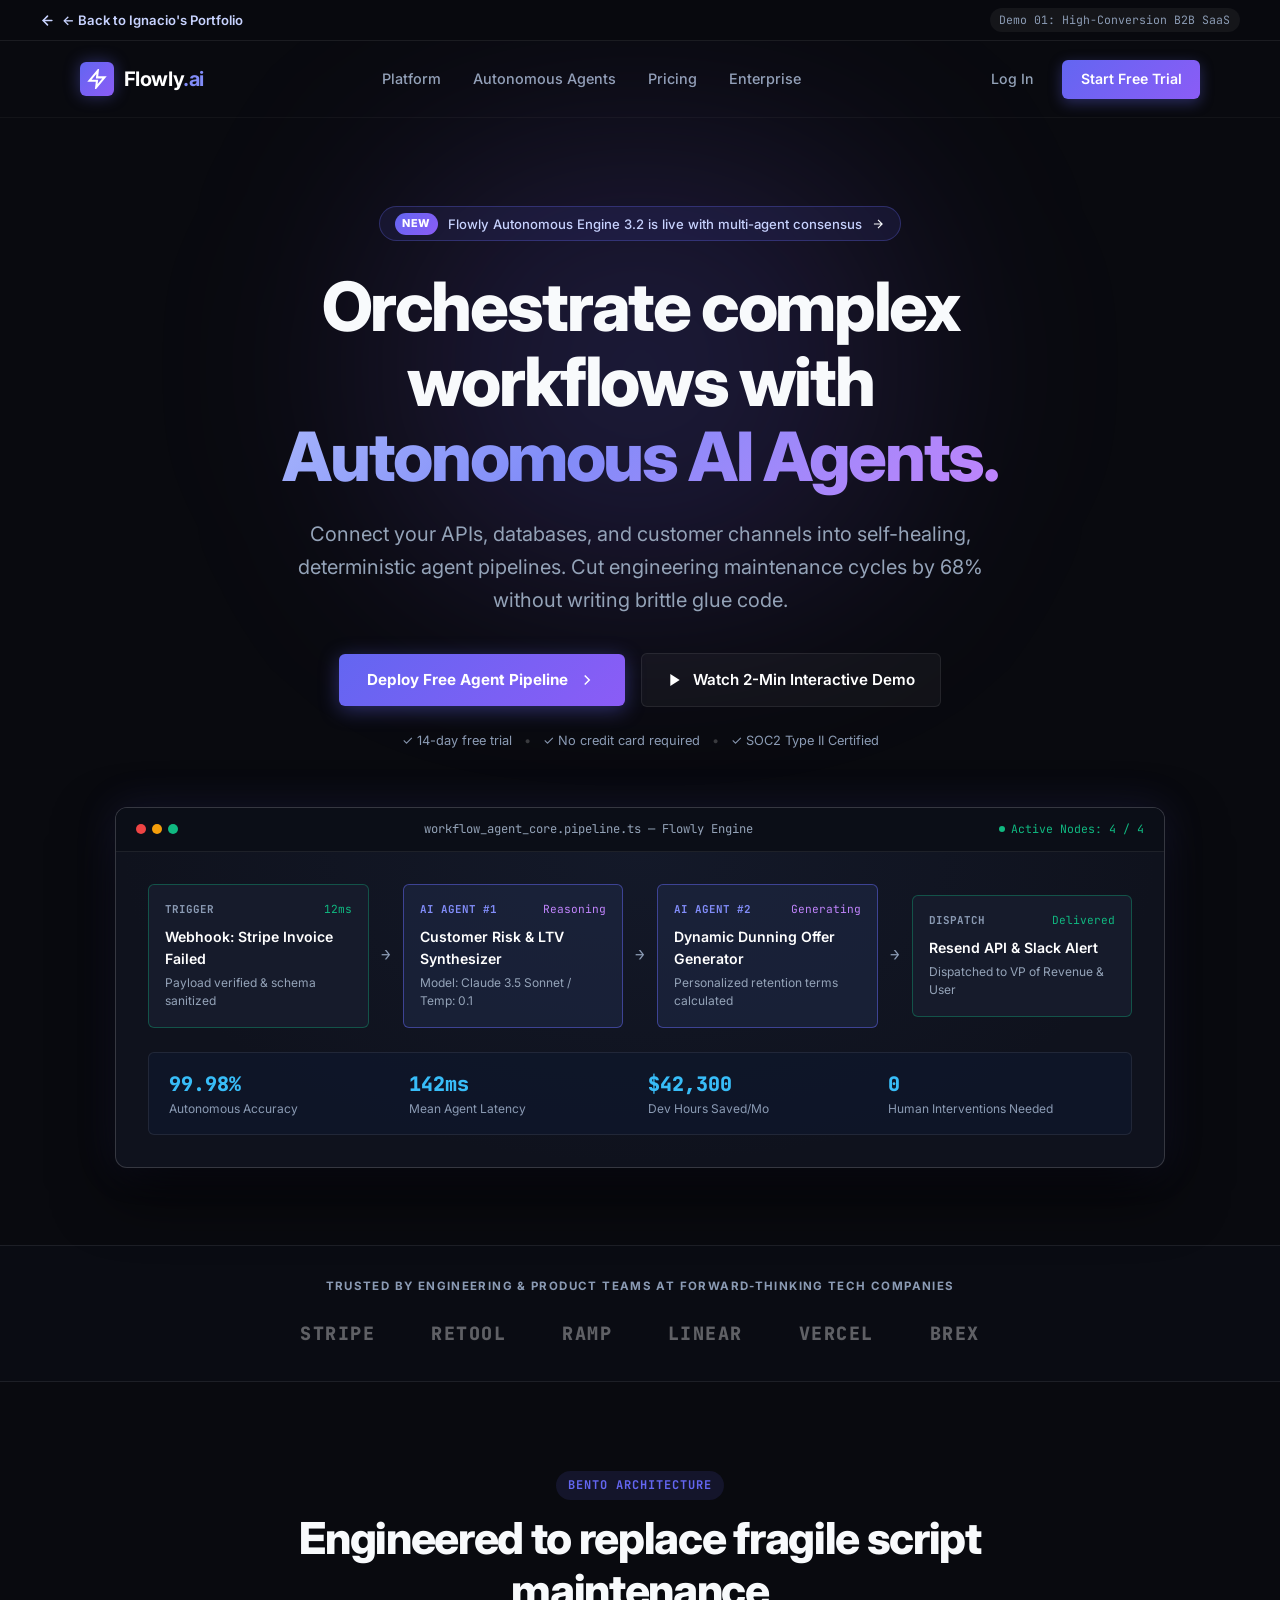
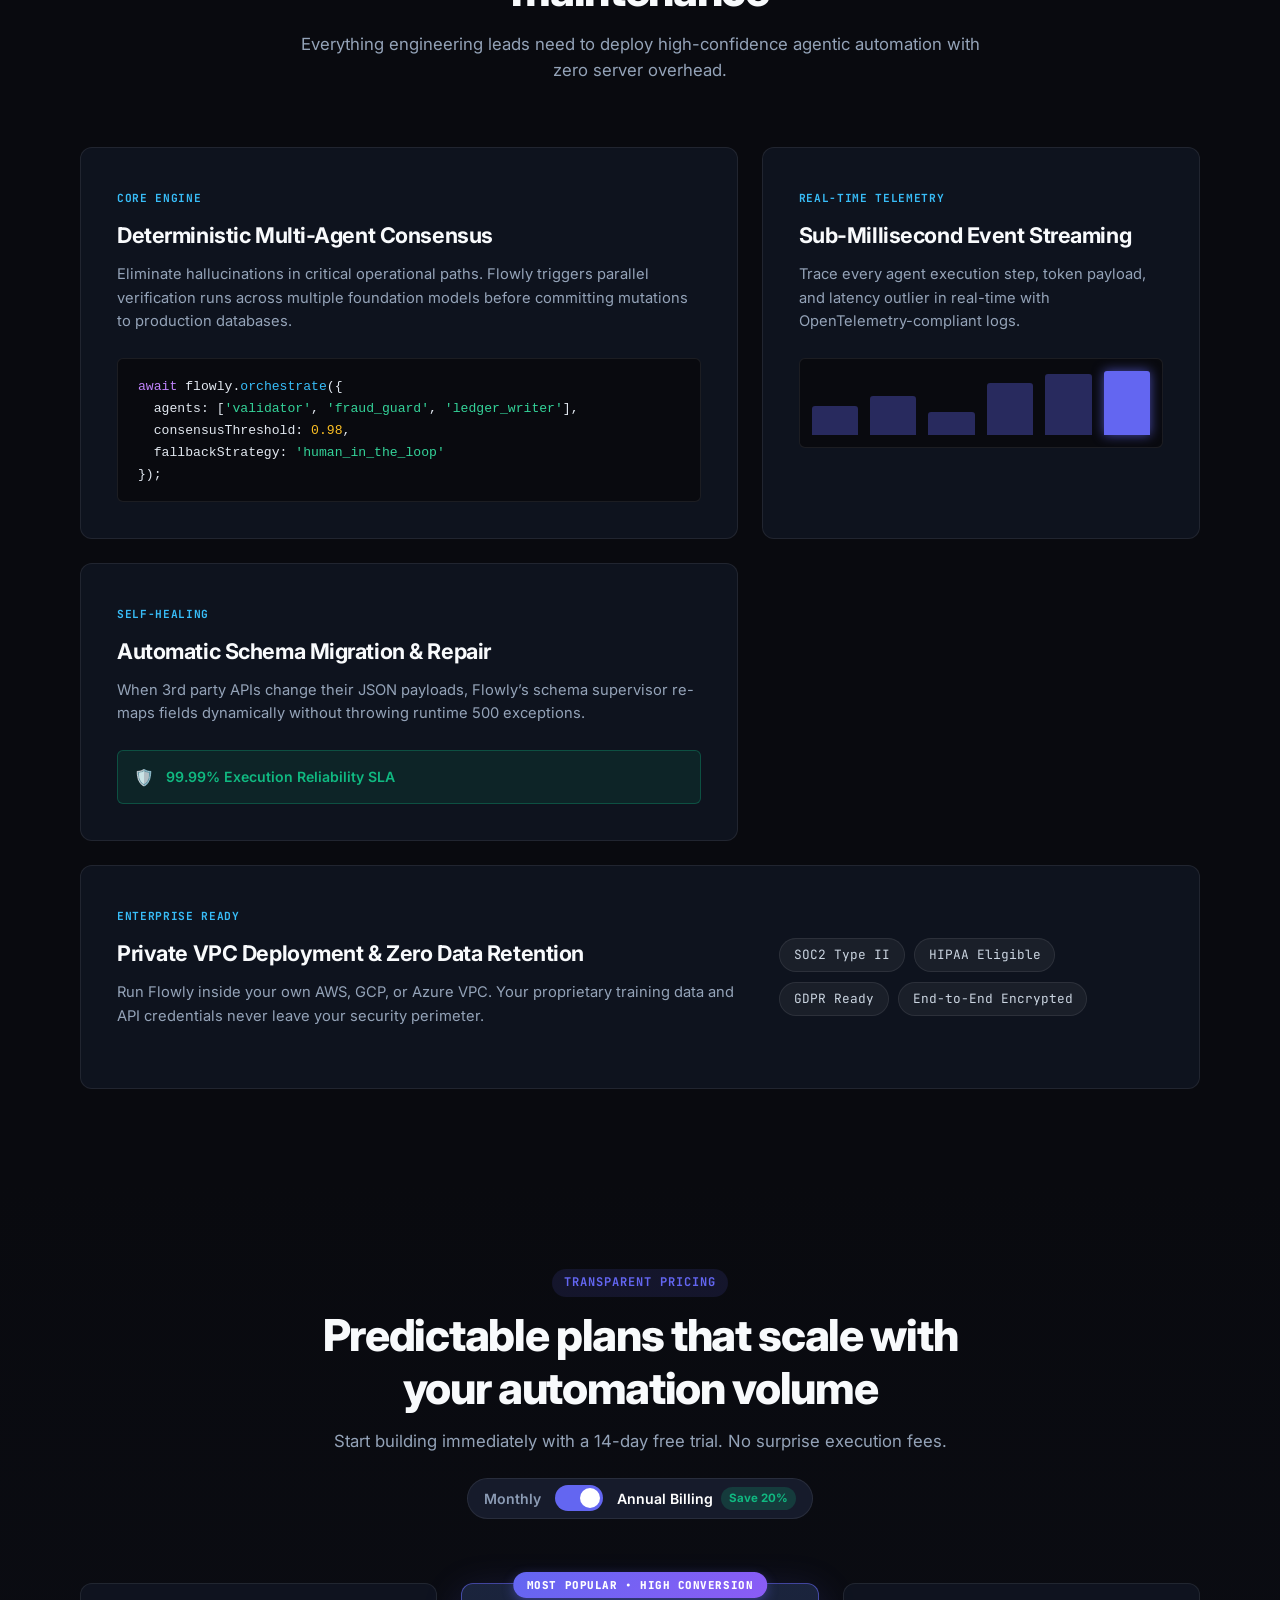
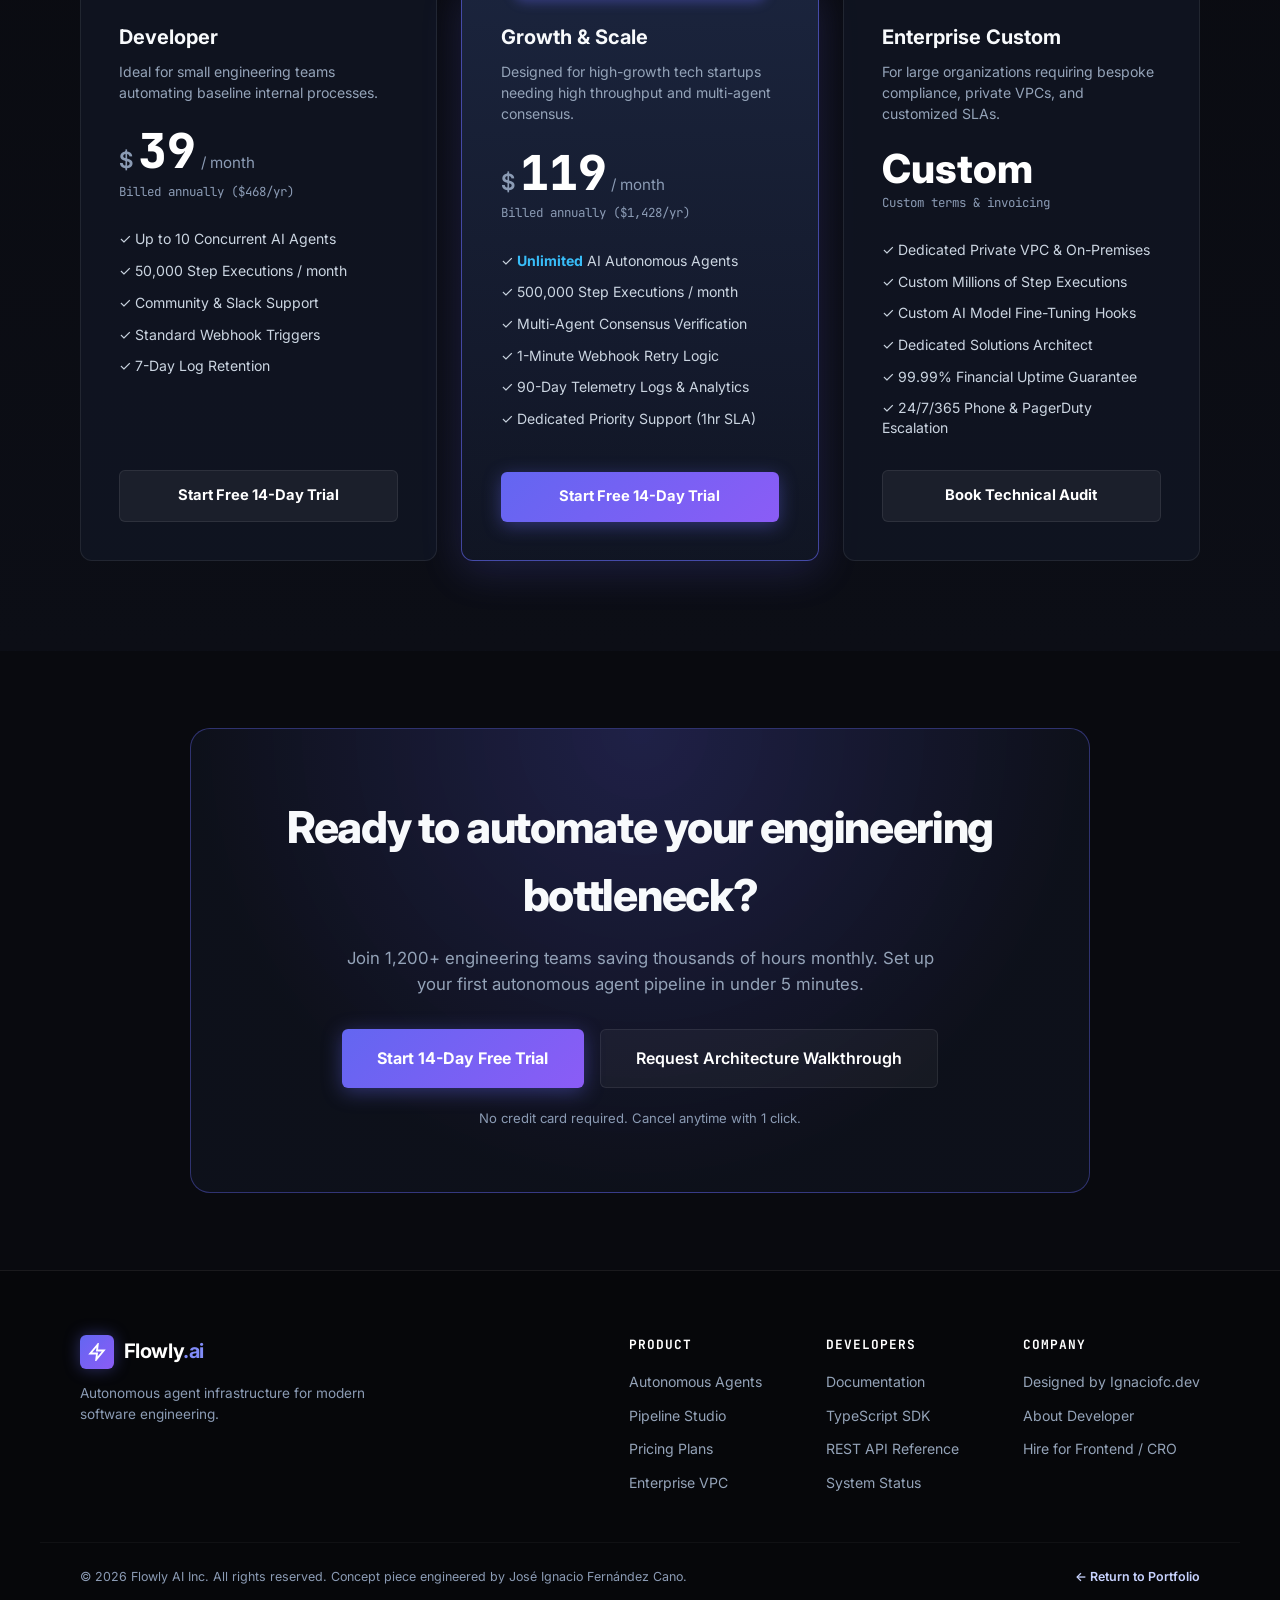
==== flowly/index.html @ 15c05395 "feat: complete portfolio & 3 conversion concept pieces" ====
<!DOCTYPE html>
<html lang="en">
<head>
  <meta charset="UTF-8">
  <meta name="viewport" content="width=device-width, initial-scale=1.0">
  <title>Flowly — Autonomous AI Workflow Automation for High-Growth Teams</title>
  <meta name="description" content="Orchestrate autonomous AI agents, streamline multi-step API pipelines, and reduce engineering cycle times by 68%. B2B SaaS workflow automation engine.">
  <link rel="preconnect" href="https://fonts.googleapis.com">
  <link rel="preconnect" href="https://fonts.gstatic.com" crossorigin>
  <link href="https://fonts.googleapis.com/css2?family=Inter:wght@300;400;500;600;700;800&family=JetBrains+Mono:wght@400;500;600&display=swap" rel="stylesheet">
  <link rel="stylesheet" href="./style.css">
  <link rel="icon" href="data:image/svg+xml,<svg xmlns=%22http://www.w3.org/2000/svg%22 viewBox=%220 0 100 100%22><text y=%22.9em%22 font-size=%2290%22>⚡</text></svg>">
</head>
<body class="flowly-body">

  <!-- Subtle Top Banner Linking Back to Portfolio -->
  <aside class="portfolio-back-bar" role="navigation" aria-label="Portfolio return link">
    <div class="banner-inner">
      <a href="../index.html" class="back-link">
        <svg width="15" height="15" viewBox="0 0 24 24" fill="none" stroke="currentColor" stroke-width="2.5" stroke-linecap="round" stroke-linejoin="round" aria-hidden="true"><line x1="19" y1="12" x2="5" y2="12"></line><polyline points="12 19 5 12 12 5"></polyline></svg>
        <span>← Back to Ignacio's Portfolio</span>
      </a>
      <span class="banner-badge">Demo 01: High-Conversion B2B SaaS</span>
    </div>
  </aside>

  <!-- Navigation Header -->
  <header class="app-header">
    <div class="container nav-container">
      <a href="#" class="brand-brand">
        <div class="brand-icon">
          <svg width="20" height="20" viewBox="0 0 24 24" fill="none" stroke="currentColor" stroke-width="2.5"><polygon points="13 2 3 14 12 14 11 22 21 10 12 10 13 2"></polygon></svg>
        </div>
        <span class="brand-name">Flowly<span class="brand-ai">.ai</span></span>
      </a>

      <nav class="main-nav" aria-label="Flowly Navigation">
        <a href="#features" class="nav-item">Platform</a>
        <a href="#pipeline" class="nav-item">Autonomous Agents</a>
        <a href="#pricing" class="nav-item">Pricing</a>
        <a href="#testimonials" class="nav-item">Enterprise</a>
      </nav>

      <div class="nav-actions">
        <a href="#pricing" class="btn-ghost">Log In</a>
        <a href="#pricing" class="btn-flowly-primary">Start Free Trial</a>
      </div>
    </div>
  </header>

  <main>
    <!-- Hero Section -->
    <section class="hero-section">
      <div class="hero-radial-glow" aria-hidden="true"></div>
      
      <div class="container hero-content-center">
        <!-- Animated Announcement Badge -->
        <div class="announcement-badge">
          <span class="badge-spark">NEW</span>
          <span class="badge-copy">Flowly Autonomous Engine 3.2 is live with multi-agent consensus</span>
          <svg width="14" height="14" viewBox="0 0 24 24" fill="none" stroke="currentColor" stroke-width="2"><path d="M5 12h14M12 5l7 7-7 7"/></svg>
        </div>

        <h1 class="flowly-hero-title">
          Orchestrate complex workflows with <br>
          <span class="gradient-headline">Autonomous AI Agents.</span>
        </h1>

        <p class="flowly-hero-subtitle">
          Connect your APIs, databases, and customer channels into self-healing, deterministic agent pipelines. Cut engineering maintenance cycles by 68% without writing brittle glue code.
        </p>

        <!-- Dual CTA Group -->
        <div class="hero-actions-container">
          <a href="#pricing" class="btn-flowly-cta">
            <span>Deploy Free Agent Pipeline</span>
            <svg width="18" height="18" viewBox="0 0 24 24" fill="none" stroke="currentColor" stroke-width="2"><polyline points="9 18 15 12 9 6"></polyline></svg>
          </a>
          <a href="#pipeline" class="btn-flowly-outline">
            <svg width="16" height="16" viewBox="0 0 24 24" fill="currentColor"><polygon points="5 3 19 12 5 21 5 3"></polygon></svg>
            <span>Watch 2-Min Interactive Demo</span>
          </a>
        </div>

        <div class="hero-reassurance">
          <span>✓ 14-day free trial</span>
          <span class="dot-sep">•</span>
          <span>✓ No credit card required</span>
          <span class="dot-sep">•</span>
          <span>✓ SOC2 Type II Certified</span>
        </div>

        <!-- Interactive Hero Product Mockup Preview -->
        <div class="hero-dashboard-preview">
          <div class="mockup-chrome">
            <div class="chrome-dots">
              <span class="dot dot-red"></span>
              <span class="dot dot-yellow"></span>
              <span class="dot dot-green"></span>
            </div>
            <div class="chrome-tab">workflow_agent_core.pipeline.ts — Flowly Engine</div>
            <div class="chrome-status">
              <span class="live-ring"></span> Active Nodes: 4 / 4
            </div>
          </div>

          <div class="dashboard-body">
            <div class="pipeline-grid">
              
              <!-- Pipeline Node 1 -->
              <div class="pipeline-node node-success">
                <div class="node-header">
                  <span class="node-type">TRIGGER</span>
                  <span class="node-status">12ms</span>
                </div>
                <div class="node-title">Webhook: Stripe Invoice Failed</div>
                <div class="node-meta">Payload verified &amp; schema sanitized</div>
              </div>

              <div class="pipeline-connector">
                <span class="connector-line"></span>
                <span class="connector-arrow">→</span>
              </div>

              <!-- Pipeline Node 2 -->
              <div class="pipeline-node node-active">
                <div class="node-header">
                  <span class="node-type agent-tag">AI AGENT #1</span>
                  <span class="node-status pulse-text">Reasoning</span>
                </div>
                <div class="node-title">Customer Risk &amp; LTV Synthesizer</div>
                <div class="node-meta">Model: Claude 3.5 Sonnet / Temp: 0.1</div>
              </div>

              <div class="pipeline-connector">
                <span class="connector-line"></span>
                <span class="connector-arrow">→</span>
              </div>

              <!-- Pipeline Node 3 -->
              <div class="pipeline-node node-active">
                <div class="node-header">
                  <span class="node-type agent-tag">AI AGENT #2</span>
                  <span class="node-status pulse-text">Generating</span>
                </div>
                <div class="node-title">Dynamic Dunning Offer Generator</div>
                <div class="node-meta">Personalized retention terms calculated</div>
              </div>

              <div class="pipeline-connector">
                <span class="connector-line"></span>
                <span class="connector-arrow">→</span>
              </div>

              <!-- Pipeline Node 4 -->
              <div class="pipeline-node node-success">
                <div class="node-header">
                  <span class="node-type">DISPATCH</span>
                  <span class="node-status">Delivered</span>
                </div>
                <div class="node-title">Resend API &amp; Slack Alert</div>
                <div class="node-meta">Dispatched to VP of Revenue &amp; User</div>
              </div>

            </div>

            <!-- Dashboard Floating Stats Ribbon -->
            <div class="floating-metrics-bar">
              <div class="f-metric">
                <span class="f-num">99.98%</span>
                <span class="f-lbl">Autonomous Accuracy</span>
              </div>
              <div class="f-metric">
                <span class="f-num">142ms</span>
                <span class="f-lbl">Mean Agent Latency</span>
              </div>
              <div class="f-metric">
                <span class="f-num">$42,300</span>
                <span class="f-lbl">Dev Hours Saved/Mo</span>
              </div>
              <div class="f-metric">
                <span class="f-num">0</span>
                <span class="f-lbl">Human Interventions Needed</span>
              </div>
            </div>
          </div>
        </div>

      </div>
    </section>

    <!-- Social Proof Logos -->
    <section class="social-proof-strip">
      <div class="container">
        <p class="social-proof-heading">TRUSTED BY ENGINEERING &amp; PRODUCT TEAMS AT FORWARD-THINKING TECH COMPANIES</p>
        <div class="logos-row">
          <span class="fake-logo">STRIPE</span>
          <span class="fake-logo">RETOOL</span>
          <span class="fake-logo">RAMP</span>
          <span class="fake-logo">LINEAR</span>
          <span class="fake-logo">VERCEL</span>
          <span class="fake-logo">BREX</span>
        </div>
      </div>
    </section>

    <!-- Bento-Box Features Grid -->
    <section class="features-section" id="features">
      <div class="container">
        <div class="section-title-wrap">
          <span class="pill-label">Bento Architecture</span>
          <h2 class="subhead-title">Engineered to replace fragile script maintenance</h2>
          <p class="subhead-desc">Everything engineering leads need to deploy high-confidence agentic automation with zero server overhead.</p>
        </div>

        <div class="bento-box-grid">
          
          <!-- Bento Item 1: Large Box -->
          <div class="bento-cell bento-hero-cell">
            <div class="bento-badge">Core Engine</div>
            <h3 class="bento-heading">Deterministic Multi-Agent Consensus</h3>
            <p class="bento-text">
              Eliminate hallucinations in critical operational paths. Flowly triggers parallel verification runs across multiple foundation models before committing mutations to production databases.
            </p>
            <div class="bento-visual visual-code">
              <code>
                <span class="c-keyword">await</span> flowly.<span class="c-func">orchestrate</span>({<br>
                &nbsp;&nbsp;agents: [<span class="c-str">'validator'</span>, <span class="c-str">'fraud_guard'</span>, <span class="c-str">'ledger_writer'</span>],<br>
                &nbsp;&nbsp;consensusThreshold: <span class="c-num">0.98</span>,<br>
                &nbsp;&nbsp;fallbackStrategy: <span class="c-str">'human_in_the_loop'</span><br>
                });
              </code>
            </div>
          </div>

          <!-- Bento Item 2: Medium Box -->
          <div class="bento-cell">
            <div class="bento-badge">Real-Time Telemetry</div>
            <h3 class="bento-heading">Sub-Millisecond Event Streaming</h3>
            <p class="bento-text">
              Trace every agent execution step, token payload, and latency outlier in real-time with OpenTelemetry-compliant logs.
            </p>
            <div class="metric-graph-mock">
              <div class="graph-bar" style="height: 45%;"></div>
              <div class="graph-bar" style="height: 60%;"></div>
              <div class="graph-bar" style="height: 35%;"></div>
              <div class="graph-bar" style="height: 80%;"></div>
              <div class="graph-bar" style="height: 95%;"></div>
              <div class="graph-bar active-bar" style="height: 100%;"></div>
            </div>
          </div>

          <!-- Bento Item 3: Medium Box -->
          <div class="bento-cell">
            <div class="bento-badge">Self-Healing</div>
            <h3 class="bento-heading">Automatic Schema Migration &amp; Repair</h3>
            <p class="bento-text">
              When 3rd party APIs change their JSON payloads, Flowly’s schema supervisor re-maps fields dynamically without throwing runtime 500 exceptions.
            </p>
            <div class="shield-indicator">
              <span class="shield-icon">🛡️</span>
              <span class="shield-text">99.99% Execution Reliability SLA</span>
            </div>
          </div>

          <!-- Bento Item 4: Large Horizontal Box -->
          <div class="bento-cell bento-full-width">
            <div class="cell-flex">
              <div>
                <div class="bento-badge">Enterprise Ready</div>
                <h3 class="bento-heading">Private VPC Deployment &amp; Zero Data Retention</h3>
                <p class="bento-text">
                  Run Flowly inside your own AWS, GCP, or Azure VPC. Your proprietary training data and API credentials never leave your security perimeter.
                </p>
              </div>
              <div class="security-pills">
                <span class="sec-pill">SOC2 Type II</span>
                <span class="sec-pill">HIPAA Eligible</span>
                <span class="sec-pill">GDPR Ready</span>
                <span class="sec-pill">End-to-End Encrypted</span>
              </div>
            </div>
          </div>

        </div>
      </div>
    </section>

    <!-- Interactive Pricing Section with Toggle -->
    <section class="pricing-section" id="pricing">
      <div class="container">
        <div class="section-title-wrap">
          <span class="pill-label">Transparent Pricing</span>
          <h2 class="subhead-title">Predictable plans that scale with your automation volume</h2>
          <p class="subhead-desc">Start building immediately with a 14-day free trial. No surprise execution fees.</p>

          <!-- Pricing Toggle Switch -->
          <div class="billing-toggle-container">
            <span class="toggle-label" id="monthlyLabel">Monthly</span>
            <button class="toggle-button" id="billingToggle" aria-pressed="true" aria-label="Toggle annual or monthly billing">
              <span class="toggle-knob"></span>
            </button>
            <span class="toggle-label active" id="annualLabel">
              Annual Billing 
              <span class="discount-badge">Save 20%</span>
            </span>
          </div>
        </div>

        <div class="pricing-cards-grid">
          
          <!-- Tier 1: Starter -->
          <div class="pricing-card">
            <div class="card-tier-name">Developer</div>
            <p class="tier-desc">Ideal for small engineering teams automating baseline internal processes.</p>
            <div class="price-display">
              <span class="currency">$</span>
              <span class="amount" data-monthly="49" data-annual="39">39</span>
              <span class="period">/ month</span>
            </div>
            <span class="billed-note" data-monthly="Billed monthly" data-annual="Billed annually ($468/yr)">Billed annually ($468/yr)</span>

            <ul class="tier-features">
              <li>✓ Up to 10 Concurrent AI Agents</li>
              <li>✓ 50,000 Step Executions / month</li>
              <li>✓ Community &amp; Slack Support</li>
              <li>✓ Standard Webhook Triggers</li>
              <li>✓ 7-Day Log Retention</li>
            </ul>

            <a href="#hero" class="btn-tier btn-tier-ghost">Start Free 14-Day Trial</a>
          </div>

          <!-- Tier 2: Pro (Highlighted) -->
          <div class="pricing-card featured-card">
            <div class="popular-ribbon">MOST POPULAR • HIGH CONVERSION</div>
            <div class="card-tier-name">Growth &amp; Scale</div>
            <p class="tier-desc">Designed for high-growth tech startups needing high throughput and multi-agent consensus.</p>
            <div class="price-display">
              <span class="currency">$</span>
              <span class="amount" data-monthly="149" data-annual="119">119</span>
              <span class="period">/ month</span>
            </div>
            <span class="billed-note" data-monthly="Billed monthly" data-annual="Billed annually ($1,428/yr)">Billed annually ($1,428/yr)</span>

            <ul class="tier-features">
              <li>✓ <strong>Unlimited</strong> AI Autonomous Agents</li>
              <li>✓ 500,000 Step Executions / month</li>
              <li>✓ Multi-Agent Consensus Verification</li>
              <li>✓ 1-Minute Webhook Retry Logic</li>
              <li>✓ 90-Day Telemetry Logs &amp; Analytics</li>
              <li>✓ Dedicated Priority Support (1hr SLA)</li>
            </ul>

            <a href="#hero" class="btn-tier btn-tier-highlighted">Start Free 14-Day Trial</a>
          </div>

          <!-- Tier 3: Enterprise -->
          <div class="pricing-card">
            <div class="card-tier-name">Enterprise Custom</div>
            <p class="tier-desc">For large organizations requiring bespoke compliance, private VPCs, and customized SLAs.</p>
            <div class="price-display">
              <span class="amount-custom">Custom</span>
            </div>
            <span class="billed-note">Custom terms &amp; invoicing</span>

            <ul class="tier-features">
              <li>✓ Dedicated Private VPC &amp; On-Premises</li>
              <li>✓ Custom Millions of Step Executions</li>
              <li>✓ Custom AI Model Fine-Tuning Hooks</li>
              <li>✓ Dedicated Solutions Architect</li>
              <li>✓ 99.99% Financial Uptime Guarantee</li>
              <li>✓ 24/7/365 Phone &amp; PagerDuty Escalation</li>
            </ul>

            <a href="#hero" class="btn-tier btn-tier-ghost">Book Technical Audit</a>
          </div>

        </div>
      </div>
    </section>

    <!-- Final High-Conversion CTA Banner -->
    <section class="final-cta-section">
      <div class="container">
        <div class="final-cta-card">
          <h2 class="final-cta-title">Ready to automate your engineering bottleneck?</h2>
          <p class="final-cta-sub">
            Join 1,200+ engineering teams saving thousands of hours monthly. Set up your first autonomous agent pipeline in under 5 minutes.
          </p>
          <div class="final-cta-actions">
            <a href="#pricing" class="btn-flowly-cta large-btn">Start 14-Day Free Trial</a>
            <a href="#pricing" class="btn-flowly-outline large-btn">Request Architecture Walkthrough</a>
          </div>
          <p class="final-guarantee">No credit card required. Cancel anytime with 1 click.</p>
        </div>
      </div>
    </section>
  </main>

  <!-- Flowly Footer -->
  <footer class="flowly-footer">
    <div class="container footer-content">
      <div class="footer-left">
        <div class="brand-brand">
          <div class="brand-icon">
            <svg width="18" height="18" viewBox="0 0 24 24" fill="none" stroke="currentColor" stroke-width="2.5"><polygon points="13 2 3 14 12 14 11 22 21 10 12 10 13 2"></polygon></svg>
          </div>
          <span class="brand-name">Flowly<span class="brand-ai">.ai</span></span>
        </div>
        <p class="footer-desc-sm">Autonomous agent infrastructure for modern software engineering.</p>
      </div>

      <div class="footer-cols">
        <div class="f-col">
          <span class="f-col-header">Product</span>
          <a href="#features">Autonomous Agents</a>
          <a href="#features">Pipeline Studio</a>
          <a href="#pricing">Pricing Plans</a>
          <a href="#features">Enterprise VPC</a>
        </div>
        <div class="f-col">
          <span class="f-col-header">Developers</span>
          <a href="#features">Documentation</a>
          <a href="#features">TypeScript SDK</a>
          <a href="#features">REST API Reference</a>
          <a href="#features">System Status</a>
        </div>
        <div class="f-col">
          <span class="f-col-header">Company</span>
          <a href="../index.html">Designed by Ignaciofc.dev</a>
          <a href="../index.html">About Developer</a>
          <a href="../index.html">Hire for Frontend / CRO</a>
        </div>
      </div>
    </div>
    
    <div class="container footer-bottom-bar">
      <span>© 2026 Flowly AI Inc. All rights reserved. Concept piece engineered by José Ignacio Fernández Cano.</span>
      <a href="../index.html" class="return-link">← Return to Portfolio</a>
    </div>
  </footer>

  <!-- Vanilla JS for Interactive Pricing Toggle -->
  <script>
    document.addEventListener('DOMContentLoaded', () => {
      const toggleBtn = document.getElementById('billingToggle');
      const monthlyLabel = document.getElementById('monthlyLabel');
      const annualLabel = document.getElementById('annualLabel');
      const priceAmounts = document.querySelectorAll('.amount');
      const billedNotes = document.querySelectorAll('.billed-note[data-monthly]');

      let isAnnual = true; // Default to Annual for CRO higher perceived value & savings

      function updatePricing() {
        if (!toggleBtn) return;
        if (isAnnual) {
          toggleBtn.classList.remove('monthly-active');
          toggleBtn.setAttribute('aria-pressed', 'true');
          annualLabel.classList.add('active');
          monthlyLabel.classList.remove('active');

          priceAmounts.forEach(el => {
            el.textContent = el.getAttribute('data-annual');
          });

          billedNotes.forEach(el => {
            el.textContent = el.getAttribute('data-annual');
          });
        } else {
          toggleBtn.classList.add('monthly-active');
          toggleBtn.setAttribute('aria-pressed', 'false');
          monthlyLabel.classList.add('active');
          annualLabel.classList.remove('active');

          priceAmounts.forEach(el => {
            el.textContent = el.getAttribute('data-monthly');
          });

          billedNotes.forEach(el => {
            el.textContent = el.getAttribute('data-monthly');
          });
        }
      }

      if (toggleBtn) {
        toggleBtn.addEventListener('click', () => {
          isAnnual = !isAnnual;
          updatePricing();
        });
      }

      if (monthlyLabel) {
        monthlyLabel.addEventListener('click', () => {
          isAnnual = false;
          updatePricing();
        });
      }

      if (annualLabel) {
        annualLabel.addEventListener('click', () => {
          isAnnual = true;
          updatePricing();
        });
      }
    });
  </script>
</body>
</html>
---- flowly/style.css ----
/* ==========================================================================
   FLOWLY - B2B SAAS AI WORKFLOW AUTOMATION STYLESHEET
   Dark Mode Modern Tech Stack (Zinc / Slate / Indigo & Violet)
   ========================================================================== */

:root {
  /* Dark Mode Palette */
  --fl-bg-base: #090a0f;
  --fl-bg-surface: #0f121d;
  --fl-bg-elevated: #161b2b;
  --fl-bg-card: rgba(18, 23, 38, 0.7);

  --fl-border: rgba(255, 255, 255, 0.08);
  --fl-border-strong: rgba(255, 255, 255, 0.16);
  --fl-border-focus: #6366f1;

  --fl-text-primary: #f8fafc;
  --fl-text-secondary: #94a3b8;
  --fl-text-muted: #8b9bb4;

  --fl-accent-indigo: #6366f1;
  --fl-accent-violet: #8b5cf6;
  --fl-accent-cyan: #06b6d4;
  --fl-accent-emerald: #10b981;

  /* Typography */
  --fl-font-sans: 'Inter', -apple-system, BlinkMacSystemFont, "Segoe UI", Roboto, sans-serif;
  --fl-font-mono: 'JetBrains Mono', monospace;

  /* Sizing & Radius */
  --fl-radius-sm: 6px;
  --fl-radius-md: 12px;
  --fl-radius-lg: 20px;
  --fl-radius-full: 9999px;
  --fl-max-width: 1200px;

  --fl-transition: all 0.22s cubic-bezier(0.16, 1, 0.3, 1);
}

*, *::before, *::after {
  box-sizing: border-box;
  margin: 0;
  padding: 0;
}

html {
  scroll-behavior: smooth;
  font-family: var(--fl-font-sans);
  background-color: var(--fl-bg-base);
  color: var(--fl-text-primary);
  line-height: 1.55;
  -webkit-font-smoothing: antialiased;
}

body.flowly-body {
  position: relative;
  overflow-x: hidden;
  background-color: var(--fl-bg-base);
}

.container {
  width: 100%;
  max-width: var(--fl-max-width);
  margin-inline: auto;
  padding-inline: clamp(1.25rem, 4vw, 2.5rem);
}

/* --- Fixed Top Back Bar --- */
.portfolio-back-bar {
  position: sticky;
  top: 0;
  z-index: 200;
  background: rgba(9, 10, 15, 0.92);
  backdrop-filter: blur(12px);
  border-bottom: 1px solid var(--fl-border);
  padding: 0.5rem clamp(1rem, 3vw, 2rem);
}

.banner-inner {
  max-width: var(--fl-max-width);
  margin-inline: auto;
  display: flex;
  align-items: center;
  justify-content: space-between;
}

.back-link {
  display: inline-flex;
  align-items: center;
  gap: 0.45rem;
  color: #c7d2fe;
  text-decoration: none;
  font-size: 0.82rem;
  font-weight: 600;
  transition: var(--fl-transition);
}

.back-link:hover {
  color: #fff;
  transform: translateX(-2px);
}

.banner-badge {
  font-family: var(--fl-font-mono);
  font-size: 0.72rem;
  color: var(--fl-text-muted);
  background: rgba(255, 255, 255, 0.05);
  padding: 0.2rem 0.6rem;
  border-radius: var(--fl-radius-full);
}

/* --- Navigation Header --- */
.app-header {
  padding-block: 1.15rem;
  border-bottom: 1px solid rgba(255, 255, 255, 0.04);
}

.nav-container {
  display: flex;
  align-items: center;
  justify-content: space-between;
}

.brand-brand {
  display: flex;
  align-items: center;
  gap: 0.6rem;
  text-decoration: none;
  color: #fff;
  font-weight: 700;
  font-size: 1.25rem;
  letter-spacing: -0.02em;
}

.brand-icon {
  width: 34px;
  height: 34px;
  border-radius: var(--fl-radius-sm);
  background: linear-gradient(135deg, var(--fl-accent-indigo), var(--fl-accent-violet));
  display: flex;
  align-items: center;
  justify-content: center;
  color: #fff;
  box-shadow: 0 0 16px rgba(99, 102, 241, 0.4);
}

.brand-ai {
  color: #818cf8;
}

.main-nav {
  display: none;
  align-items: center;
  gap: 2rem;
}

@media (min-width: 800px) {
  .main-nav {
    display: flex;
  }
}

.nav-item {
  color: var(--fl-text-secondary);
  text-decoration: none;
  font-size: 0.9rem;
  font-weight: 500;
  transition: var(--fl-transition);
}

.nav-item:hover {
  color: #fff;
}

.nav-actions {
  display: flex;
  align-items: center;
  gap: 1rem;
}

.btn-ghost {
  color: var(--fl-text-secondary);
  text-decoration: none;
  font-size: 0.88rem;
  font-weight: 500;
  padding: 0.5rem 0.8rem;
  transition: var(--fl-transition);
}

.btn-ghost:hover {
  color: #fff;
}

.btn-flowly-primary {
  background: linear-gradient(135deg, var(--fl-accent-indigo), var(--fl-accent-violet));
  color: #fff;
  padding: 0.55rem 1.15rem;
  border-radius: var(--fl-radius-sm);
  font-size: 0.88rem;
  font-weight: 600;
  text-decoration: none;
  box-shadow: 0 4px 14px rgba(99, 102, 241, 0.35);
  transition: var(--fl-transition);
}

.btn-flowly-primary:hover {
  transform: translateY(-1px);
  box-shadow: 0 6px 20px rgba(99, 102, 241, 0.5);
}

/* --- Hero Section --- */
.hero-section {
  position: relative;
  padding-top: clamp(3rem, 7vw, 5.5rem);
  padding-bottom: clamp(3rem, 6vw, 5rem);
}

.hero-radial-glow {
  position: absolute;
  top: 0;
  left: 50%;
  transform: translateX(-50%);
  width: 900px;
  height: 500px;
  background: radial-gradient(circle, rgba(99, 102, 241, 0.22) 0%, rgba(139, 92, 246, 0.12) 40%, transparent 70%);
  filter: blur(90px);
  pointer-events: none;
  z-index: 0;
}

.hero-content-center {
  position: relative;
  z-index: 1;
  display: flex;
  flex-direction: column;
  align-items: center;
  text-align: center;
}

.announcement-badge {
  display: inline-flex;
  align-items: center;
  gap: 0.6rem;
  background: rgba(99, 102, 241, 0.1);
  border: 1px solid rgba(99, 102, 241, 0.3);
  padding: 0.35rem 0.95rem;
  border-radius: var(--fl-radius-full);
  margin-bottom: 1.75rem;
  cursor: pointer;
  transition: var(--fl-transition);
}

.announcement-badge:hover {
  background: rgba(99, 102, 241, 0.18);
  border-color: rgba(99, 102, 241, 0.5);
}

.badge-spark {
  background: linear-gradient(135deg, var(--fl-accent-indigo), var(--fl-accent-violet));
  color: #fff;
  font-size: 0.68rem;
  font-weight: 800;
  padding: 0.15rem 0.45rem;
  border-radius: var(--fl-radius-full);
  letter-spacing: 0.05em;
}

.badge-copy {
  font-size: 0.82rem;
  color: #c7d2fe;
  font-weight: 500;
}

.flowly-hero-title {
  font-size: clamp(2.3rem, 5.5vw, 4.25rem);
  font-weight: 800;
  line-height: 1.1;
  letter-spacing: -0.035em;
  max-width: 950px;
  margin-bottom: 1.5rem;
}

.gradient-headline {
  background: linear-gradient(135deg, #a5b4fc 0%, #818cf8 40%, #c084fc 100%);
  -webkit-background-clip: text;
  -webkit-text-fill-color: transparent;
}

.flowly-hero-subtitle {
  font-size: clamp(1rem, 2vw, 1.25rem);
  color: var(--fl-text-secondary);
  max-width: 720px;
  line-height: 1.65;
  margin-bottom: 2.25rem;
}

.hero-actions-container {
  display: flex;
  flex-wrap: wrap;
  align-items: center;
  justify-content: center;
  gap: 1rem;
  margin-bottom: 1.5rem;
}

.btn-flowly-cta {
  display: inline-flex;
  align-items: center;
  gap: 0.6rem;
  background: linear-gradient(135deg, var(--fl-accent-indigo), var(--fl-accent-violet));
  color: #fff;
  padding: 0.9rem 1.8rem;
  border-radius: var(--fl-radius-sm);
  font-size: 0.95rem;
  font-weight: 700;
  text-decoration: none;
  box-shadow: 0 4px 20px rgba(99, 102, 241, 0.4);
  transition: var(--fl-transition);
}

.btn-flowly-cta:hover {
  transform: translateY(-2px);
  box-shadow: 0 8px 30px rgba(99, 102, 241, 0.55);
}

.btn-flowly-outline {
  display: inline-flex;
  align-items: center;
  gap: 0.6rem;
  background: rgba(255, 255, 255, 0.04);
  color: #fff;
  border: 1px solid var(--fl-border);
  padding: 0.9rem 1.6rem;
  border-radius: var(--fl-radius-sm);
  font-size: 0.95rem;
  font-weight: 600;
  text-decoration: none;
  transition: var(--fl-transition);
}

.btn-flowly-outline:hover {
  background: rgba(255, 255, 255, 0.08);
  border-color: rgba(255, 255, 255, 0.2);
}

.hero-reassurance {
  display: flex;
  align-items: center;
  flex-wrap: wrap;
  justify-content: center;
  gap: 0.75rem;
  font-size: 0.8rem;
  color: var(--fl-text-muted);
  margin-bottom: 3.5rem;
}

.dot-sep {
  color: rgba(255, 255, 255, 0.2);
}

/* --- Hero Dashboard Visual Mockup --- */
.hero-dashboard-preview {
  width: 100%;
  max-width: 1050px;
  background: var(--fl-bg-surface);
  border: 1px solid var(--fl-border-strong);
  border-radius: var(--fl-radius-md);
  box-shadow: 0 25px 60px rgba(0, 0, 0, 0.7), 0 0 40px rgba(99, 102, 241, 0.15);
  overflow: hidden;
  text-align: left;
}

.mockup-chrome {
  background: #0b0e17;
  padding: 0.75rem 1.25rem;
  border-bottom: 1px solid var(--fl-border);
  display: flex;
  align-items: center;
  justify-content: space-between;
}

.chrome-dots {
  display: flex;
  gap: 6px;
}

.dot {
  width: 10px;
  height: 10px;
  border-radius: 50%;
}

.dot-red { background: #ef4444; }
.dot-yellow { background: #f59e0b; }
.dot-green { background: #10b981; }

.chrome-tab {
  font-family: var(--fl-font-mono);
  font-size: 0.76rem;
  color: var(--fl-text-secondary);
}

.chrome-status {
  display: flex;
  align-items: center;
  gap: 0.4rem;
  font-family: var(--fl-font-mono);
  font-size: 0.72rem;
  color: var(--fl-accent-emerald);
}

.live-ring {
  width: 6px;
  height: 6px;
  border-radius: 50%;
  background: var(--fl-accent-emerald);
}

.dashboard-body {
  padding: clamp(1.25rem, 3vw, 2rem);
  background: radial-gradient(ellipse at top, rgba(30, 41, 69, 0.3) 0%, transparent 70%);
}

.pipeline-grid {
  display: grid;
  grid-template-columns: 1fr;
  gap: 0.75rem;
  align-items: center;
  margin-bottom: 1.5rem;
}

@media (min-width: 850px) {
  .pipeline-grid {
    grid-template-columns: 1fr auto 1fr auto 1fr auto 1fr;
  }
}

.pipeline-node {
  background: var(--fl-bg-elevated);
  border: 1px solid var(--fl-border);
  border-radius: var(--fl-radius-sm);
  padding: 1rem;
}

.node-success {
  border-color: rgba(16, 185, 129, 0.35);
}

.node-active {
  border-color: rgba(99, 102, 241, 0.5);
  background: rgba(30, 41, 69, 0.6);
}

.node-header {
  display: flex;
  justify-content: space-between;
  align-items: center;
  margin-bottom: 0.5rem;
}

.node-type {
  font-family: var(--fl-font-mono);
  font-size: 0.68rem;
  font-weight: 700;
  color: var(--fl-text-muted);
}

.agent-tag {
  color: #818cf8;
}

.node-status {
  font-family: var(--fl-font-mono);
  font-size: 0.7rem;
  color: var(--fl-accent-emerald);
}

.pulse-text {
  color: #c084fc;
}

.node-title {
  font-size: 0.88rem;
  font-weight: 600;
  color: #fff;
  margin-bottom: 0.25rem;
}

.node-meta {
  font-size: 0.75rem;
  color: var(--fl-text-secondary);
}

.pipeline-connector {
  display: flex;
  align-items: center;
  justify-content: center;
  color: var(--fl-text-muted);
  font-family: var(--fl-font-mono);
}

@media (max-width: 849px) {
  .pipeline-connector {
    transform: rotate(90deg);
    padding: 0.25rem;
  }
}

/* Floating Metrics Bar */
.floating-metrics-bar {
  display: grid;
  grid-template-columns: repeat(auto-fit, minmax(160px, 1fr));
  gap: 1rem;
  background: rgba(15, 23, 42, 0.9);
  border: 1px solid var(--fl-border);
  border-radius: var(--fl-radius-sm);
  padding: 1rem 1.25rem;
}

.f-metric {
  display: flex;
  flex-direction: column;
}

.f-num {
  font-family: var(--fl-font-mono);
  font-size: 1.25rem;
  font-weight: 800;
  color: #38bdf8;
}

.f-lbl {
  font-size: 0.75rem;
  color: var(--fl-text-muted);
}

/* --- Social Proof Strip --- */
.social-proof-strip {
  border-block: 1px solid var(--fl-border);
  padding-block: 2rem;
  background: rgba(11, 14, 23, 0.6);
  text-align: center;
}

.social-proof-heading {
  font-size: 0.72rem;
  letter-spacing: 0.12em;
  font-weight: 700;
  color: var(--fl-text-muted);
  margin-bottom: 1.5rem;
}

.logos-row {
  display: flex;
  flex-wrap: wrap;
  align-items: center;
  justify-content: center;
  gap: clamp(1.5rem, 5vw, 3.5rem);
}

.fake-logo {
  font-family: var(--fl-font-mono);
  font-size: 1.15rem;
  font-weight: 800;
  color: rgba(255, 255, 255, 0.35);
  letter-spacing: 0.08em;
  transition: var(--fl-transition);
}

.fake-logo:hover {
  color: rgba(255, 255, 255, 0.8);
}

/* --- Features Section & Bento Grid --- */
.features-section {
  padding-block: clamp(3.5rem, 7vw, 6rem);
}

.section-title-wrap {
  text-align: center;
  max-width: 700px;
  margin-inline: auto;
  margin-bottom: clamp(2.5rem, 5vw, 4rem);
}

.pill-label {
  display: inline-block;
  font-family: var(--fl-font-mono);
  font-size: 0.75rem;
  color: var(--fl-accent-indigo);
  text-transform: uppercase;
  letter-spacing: 0.08em;
  font-weight: 700;
  background: rgba(99, 102, 241, 0.12);
  padding: 0.3rem 0.8rem;
  border-radius: var(--fl-radius-full);
  margin-bottom: 0.75rem;
}

.subhead-title {
  font-size: clamp(1.8rem, 3.5vw, 2.75rem);
  font-weight: 800;
  letter-spacing: -0.03em;
  margin-bottom: 0.85rem;
  line-height: 1.2;
}

.subhead-desc {
  font-size: 1.05rem;
  color: var(--fl-text-secondary);
}

.bento-box-grid {
  display: grid;
  grid-template-columns: 1fr;
  gap: 1.5rem;
}

@media (min-width: 800px) {
  .bento-box-grid {
    grid-template-columns: 1.5fr 1fr;
  }

  .bento-full-width {
    grid-column: span 2;
  }
}

.bento-cell {
  background: var(--fl-bg-card);
  border: 1px solid var(--fl-border);
  border-radius: var(--fl-radius-md);
  padding: clamp(1.5rem, 3vw, 2.25rem);
  transition: var(--fl-transition);
}

.bento-cell:hover {
  border-color: rgba(99, 102, 241, 0.4);
  box-shadow: 0 10px 30px rgba(0, 0, 0, 0.4);
}

.bento-badge {
  display: inline-block;
  font-family: var(--fl-font-mono);
  font-size: 0.7rem;
  color: #38bdf8;
  text-transform: uppercase;
  letter-spacing: 0.06em;
  font-weight: 700;
  margin-bottom: 0.75rem;
}

.bento-heading {
  font-size: 1.35rem;
  font-weight: 700;
  letter-spacing: -0.02em;
  margin-bottom: 0.65rem;
}

.bento-text {
  font-size: 0.92rem;
  color: var(--fl-text-secondary);
  line-height: 1.6;
  margin-bottom: 1.5rem;
}

.visual-code {
  background: #090a0f;
  border: 1px solid var(--fl-border);
  border-radius: var(--fl-radius-sm);
  padding: 1rem 1.25rem;
  font-family: var(--fl-font-mono);
  font-size: 0.82rem;
  color: #e2e8f0;
  line-height: 1.6;
  overflow-x: auto;
}

.c-keyword { color: #c084fc; }
.c-func { color: #38bdf8; }
.c-str { color: #34d399; }
.c-num { color: #fbbf24; }

.metric-graph-mock {
  display: flex;
  align-items: flex-end;
  gap: 0.75rem;
  height: 90px;
  background: #090a0f;
  padding: 0.75rem;
  border-radius: var(--fl-radius-sm);
  border: 1px solid var(--fl-border);
}

.graph-bar {
  flex: 1;
  background: rgba(99, 102, 241, 0.35);
  border-radius: 3px 3px 0 0;
  transition: height 0.3s ease;
}

.active-bar {
  background: var(--fl-accent-indigo);
  box-shadow: 0 0 12px rgba(99, 102, 241, 0.7);
}

.shield-indicator {
  display: flex;
  align-items: center;
  gap: 0.75rem;
  background: rgba(16, 185, 129, 0.1);
  border: 1px solid rgba(16, 185, 129, 0.3);
  padding: 0.85rem 1rem;
  border-radius: var(--fl-radius-sm);
}

.shield-text {
  font-size: 0.88rem;
  font-weight: 600;
  color: var(--fl-accent-emerald);
}

.cell-flex {
  display: flex;
  flex-direction: column;
  gap: 1.5rem;
  justify-content: space-between;
}

@media (min-width: 800px) {
  .cell-flex {
    flex-direction: row;
    align-items: center;
  }
}

.security-pills {
  display: flex;
  flex-wrap: wrap;
  gap: 0.6rem;
}

.sec-pill {
  background: rgba(255, 255, 255, 0.05);
  border: 1px solid var(--fl-border);
  padding: 0.4rem 0.85rem;
  border-radius: var(--fl-radius-full);
  font-size: 0.8rem;
  color: #cbd5e1;
  font-family: var(--fl-font-mono);
}

/* --- Interactive Pricing Section --- */
.pricing-section {
  padding-block: clamp(3.5rem, 7vw, 6rem);
  background: linear-gradient(180deg, transparent 0%, rgba(15, 18, 29, 0.5) 100%);
}

.billing-toggle-container {
  display: inline-flex;
  align-items: center;
  gap: 0.9rem;
  background: var(--fl-bg-elevated);
  border: 1px solid var(--fl-border);
  padding: 0.4rem 1rem;
  border-radius: var(--fl-radius-full);
  margin-top: 1.5rem;
}

.toggle-label {
  font-size: 0.88rem;
  font-weight: 600;
  color: var(--fl-text-muted);
  cursor: pointer;
  transition: var(--fl-transition);
  display: flex;
  align-items: center;
  gap: 0.5rem;
}

.toggle-label.active {
  color: #fff;
}

.discount-badge {
  background: rgba(16, 185, 129, 0.2);
  color: var(--fl-accent-emerald);
  font-size: 0.72rem;
  font-weight: 700;
  padding: 0.15rem 0.5rem;
  border-radius: var(--fl-radius-full);
}

.toggle-button {
  width: 48px;
  height: 26px;
  background: var(--fl-accent-indigo);
  border: none;
  border-radius: var(--fl-radius-full);
  position: relative;
  cursor: pointer;
  padding: 3px;
  transition: var(--fl-transition);
}

.toggle-button::before {
  content: '';
  position: absolute;
  top: -9px;
  bottom: -9px;
  left: 0;
  right: 0;
}

.toggle-knob {
  display: block;
  width: 20px;
  height: 20px;
  background: #fff;
  border-radius: 50%;
  transform: translateX(22px);
  transition: transform 0.2s cubic-bezier(0.16, 1, 0.3, 1);
}

.toggle-button.monthly-active .toggle-knob {
  transform: translateX(0);
}

.pricing-cards-grid {
  display: grid;
  grid-template-columns: repeat(auto-fit, minmax(290px, 1fr));
  gap: 1.5rem;
  align-items: stretch;
}

.pricing-card {
  background: var(--fl-bg-card);
  border: 1px solid var(--fl-border);
  border-radius: var(--fl-radius-md);
  padding: clamp(1.75rem, 3vw, 2.5rem);
  display: flex;
  flex-direction: column;
  position: relative;
  transition: var(--fl-transition);
}

.pricing-card:hover {
  transform: translateY(-4px);
  border-color: rgba(255, 255, 255, 0.2);
}

.featured-card {
  background: linear-gradient(180deg, rgba(30, 41, 69, 0.85) 0%, rgba(18, 23, 38, 0.85) 100%);
  border-color: rgba(99, 102, 241, 0.6);
  box-shadow: 0 10px 40px rgba(99, 102, 241, 0.2);
}

.popular-ribbon {
  position: absolute;
  top: -12px;
  left: 50%;
  transform: translateX(-50%);
  background: linear-gradient(135deg, var(--fl-accent-indigo), var(--fl-accent-violet));
  color: #fff;
  font-family: var(--fl-font-mono);
  font-size: 0.68rem;
  font-weight: 800;
  letter-spacing: 0.05em;
  padding: 0.3rem 0.85rem;
  border-radius: var(--fl-radius-full);
  box-shadow: 0 4px 12px rgba(99, 102, 241, 0.4);
  white-space: nowrap;
}

.card-tier-name {
  font-size: 1.25rem;
  font-weight: 700;
  margin-bottom: 0.5rem;
}

.tier-desc {
  font-size: 0.88rem;
  color: var(--fl-text-secondary);
  line-height: 1.5;
  margin-bottom: 1.5rem;
  min-height: 42px;
}

.price-display {
  display: flex;
  align-items: baseline;
  gap: 0.3rem;
  margin-bottom: 0.25rem;
}

.currency {
  font-size: 1.4rem;
  font-weight: 600;
  color: var(--fl-text-muted);
}

.amount {
  font-size: 3rem;
  font-weight: 800;
  font-family: var(--fl-font-mono);
  color: #fff;
  line-height: 1;
}

.amount-custom {
  font-size: 2.5rem;
  font-weight: 800;
  color: #fff;
  line-height: 1;
}

.period {
  font-size: 0.95rem;
  color: var(--fl-text-muted);
}

.billed-note {
  font-size: 0.78rem;
  color: var(--fl-text-muted);
  font-family: var(--fl-font-mono);
  margin-bottom: 1.75rem;
}

.tier-features {
  list-style: none;
  display: flex;
  flex-direction: column;
  gap: 0.75rem;
  margin-bottom: 2rem;
  flex-grow: 1;
}

.tier-features li {
  font-size: 0.88rem;
  color: #cbd5e1;
  line-height: 1.4;
}

.tier-features li strong {
  color: #38bdf8;
}

.btn-tier {
  width: 100%;
  text-align: center;
  padding: 0.85rem;
  border-radius: var(--fl-radius-sm);
  font-size: 0.92rem;
  font-weight: 700;
  text-decoration: none;
  transition: var(--fl-transition);
}

.btn-tier-ghost {
  background: rgba(255, 255, 255, 0.05);
  color: #fff;
  border: 1px solid var(--fl-border);
}

.btn-tier-ghost:hover {
  background: rgba(255, 255, 255, 0.1);
  border-color: rgba(255, 255, 255, 0.2);
}

.btn-tier-highlighted {
  background: linear-gradient(135deg, var(--fl-accent-indigo), var(--fl-accent-violet));
  color: #fff;
  box-shadow: 0 4px 18px rgba(99, 102, 241, 0.4);
}

.btn-tier-highlighted:hover {
  transform: translateY(-2px);
  box-shadow: 0 6px 24px rgba(99, 102, 241, 0.55);
}

/* --- Final CTA Section --- */
.final-cta-section {
  padding-block: clamp(3rem, 6vw, 5rem);
}

.final-cta-card {
  background: radial-gradient(ellipse at top, rgba(99, 102, 241, 0.25) 0%, rgba(15, 18, 29, 0.8) 70%);
  border: 1px solid rgba(99, 102, 241, 0.4);
  border-radius: var(--fl-radius-lg);
  padding: clamp(2.5rem, 5vw, 4.5rem) clamp(1.5rem, 4vw, 3rem);
  text-align: center;
  max-width: 900px;
  margin-inline: auto;
}

.final-cta-title {
  font-size: clamp(1.8rem, 3.5vw, 2.75rem);
  font-weight: 800;
  letter-spacing: -0.03em;
  margin-bottom: 1rem;
}

.final-cta-sub {
  font-size: 1.05rem;
  color: var(--fl-text-secondary);
  max-width: 620px;
  margin-inline: auto;
  margin-bottom: 2rem;
}

.final-cta-actions {
  display: flex;
  flex-wrap: wrap;
  justify-content: center;
  gap: 1rem;
  margin-bottom: 1.25rem;
}

.large-btn {
  padding: 1rem 2.2rem;
  font-size: 1rem;
}

.final-guarantee {
  font-size: 0.82rem;
  color: var(--fl-text-muted);
}

/* --- Footer --- */
.flowly-footer {
  border-top: 1px solid var(--fl-border);
  padding-block: 4rem 2rem;
  background: #06070a;
}

.footer-content {
  display: flex;
  flex-direction: column;
  gap: 3rem;
  margin-bottom: 3rem;
}

@media (min-width: 800px) {
  .footer-content {
    flex-direction: row;
    justify-content: space-between;
  }
}

.footer-left {
  max-width: 320px;
}

.footer-desc-sm {
  margin-top: 0.85rem;
  font-size: 0.85rem;
  color: var(--fl-text-muted);
}

.footer-cols {
  display: flex;
  flex-wrap: wrap;
  gap: clamp(2rem, 5vw, 4rem);
}

.f-col {
  display: flex;
  flex-direction: column;
  gap: 0.75rem;
}

.f-col-header {
  font-size: 0.8rem;
  font-family: var(--fl-font-mono);
  text-transform: uppercase;
  color: #fff;
  letter-spacing: 0.08em;
  font-weight: 700;
  margin-bottom: 0.25rem;
}

.f-col a {
  color: var(--fl-text-secondary);
  text-decoration: none;
  font-size: 0.88rem;
  transition: var(--fl-transition);
}

.f-col a:hover {
  color: #fff;
}

.footer-bottom-bar {
  border-top: 1px solid rgba(255, 255, 255, 0.04);
  padding-top: 1.5rem;
  display: flex;
  flex-direction: column;
  gap: 0.75rem;
  align-items: center;
  justify-content: space-between;
  font-size: 0.78rem;
  color: var(--fl-text-muted);
}

@media (min-width: 700px) {
  .footer-bottom-bar {
    flex-direction: row;
  }
}

.return-link {
  color: #c7d2fe;
  text-decoration: none;
  font-weight: 600;
}

.return-link:hover {
  color: #fff;
}
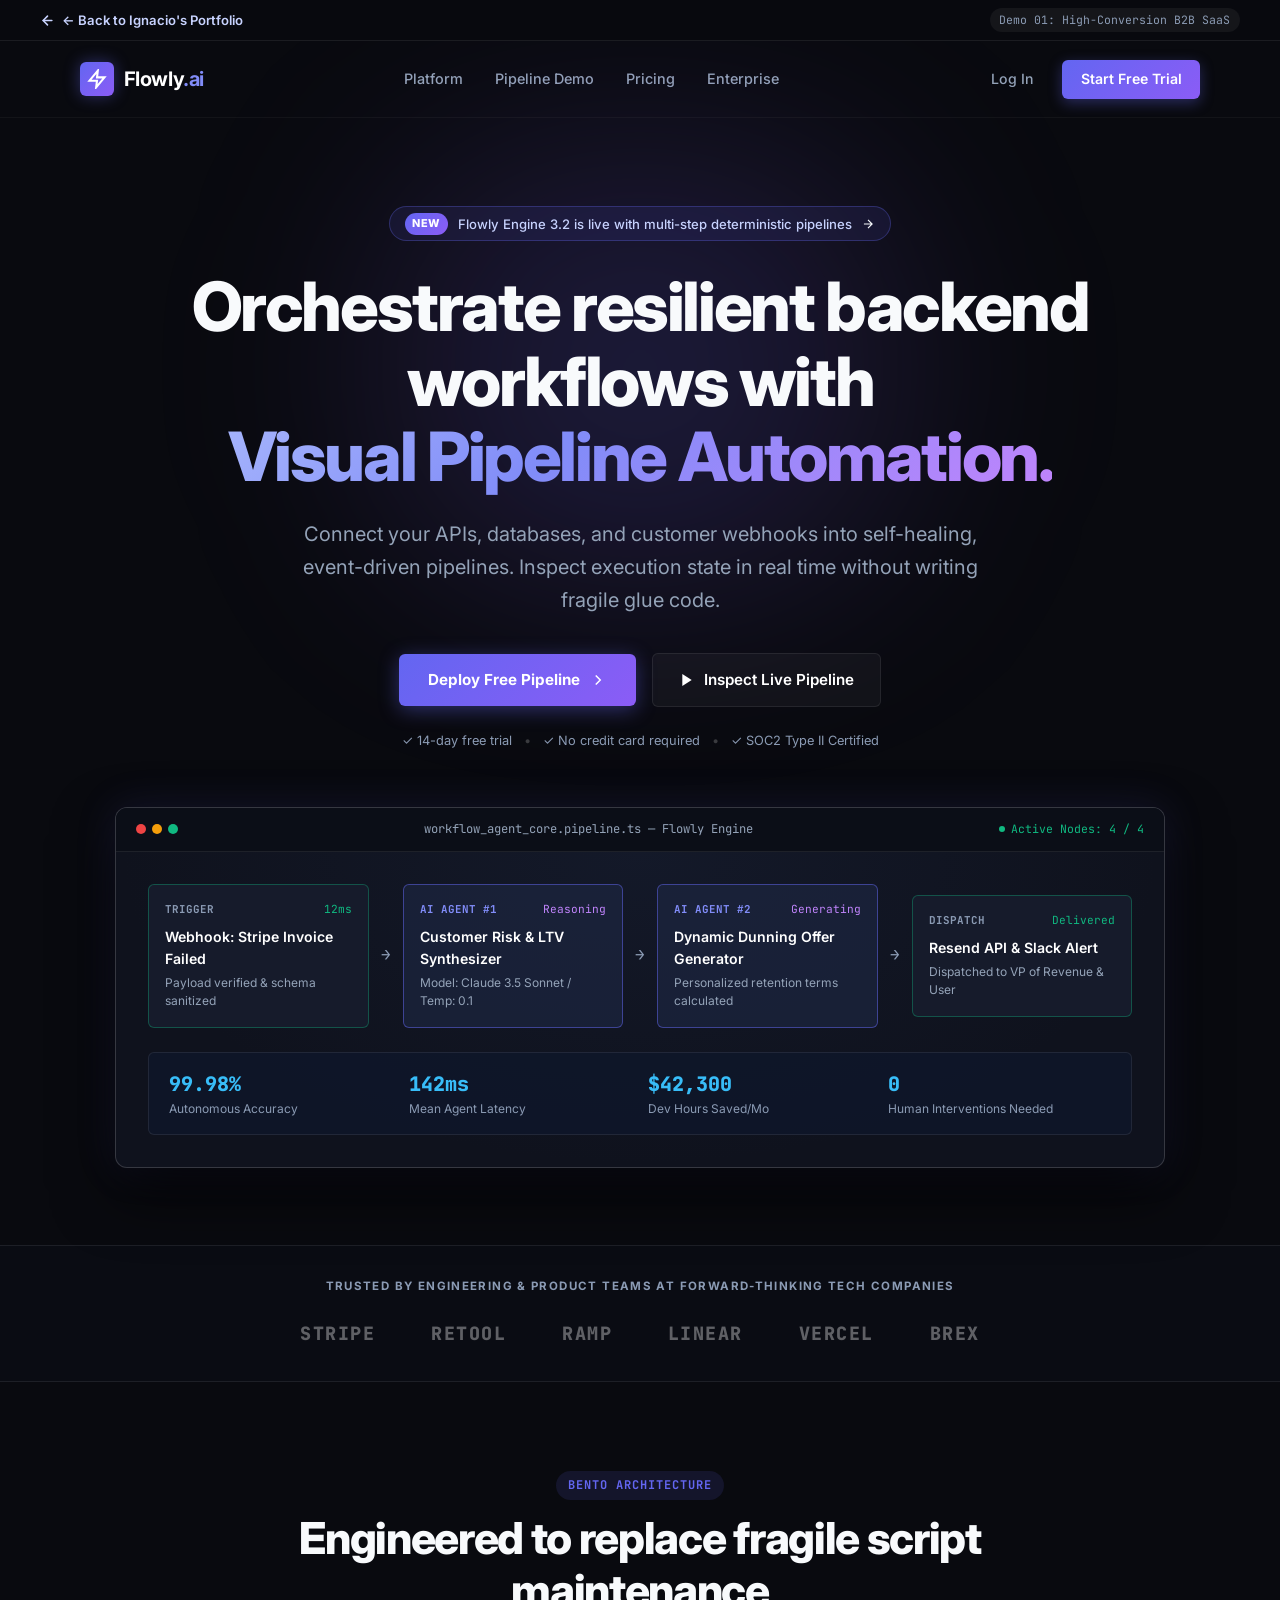
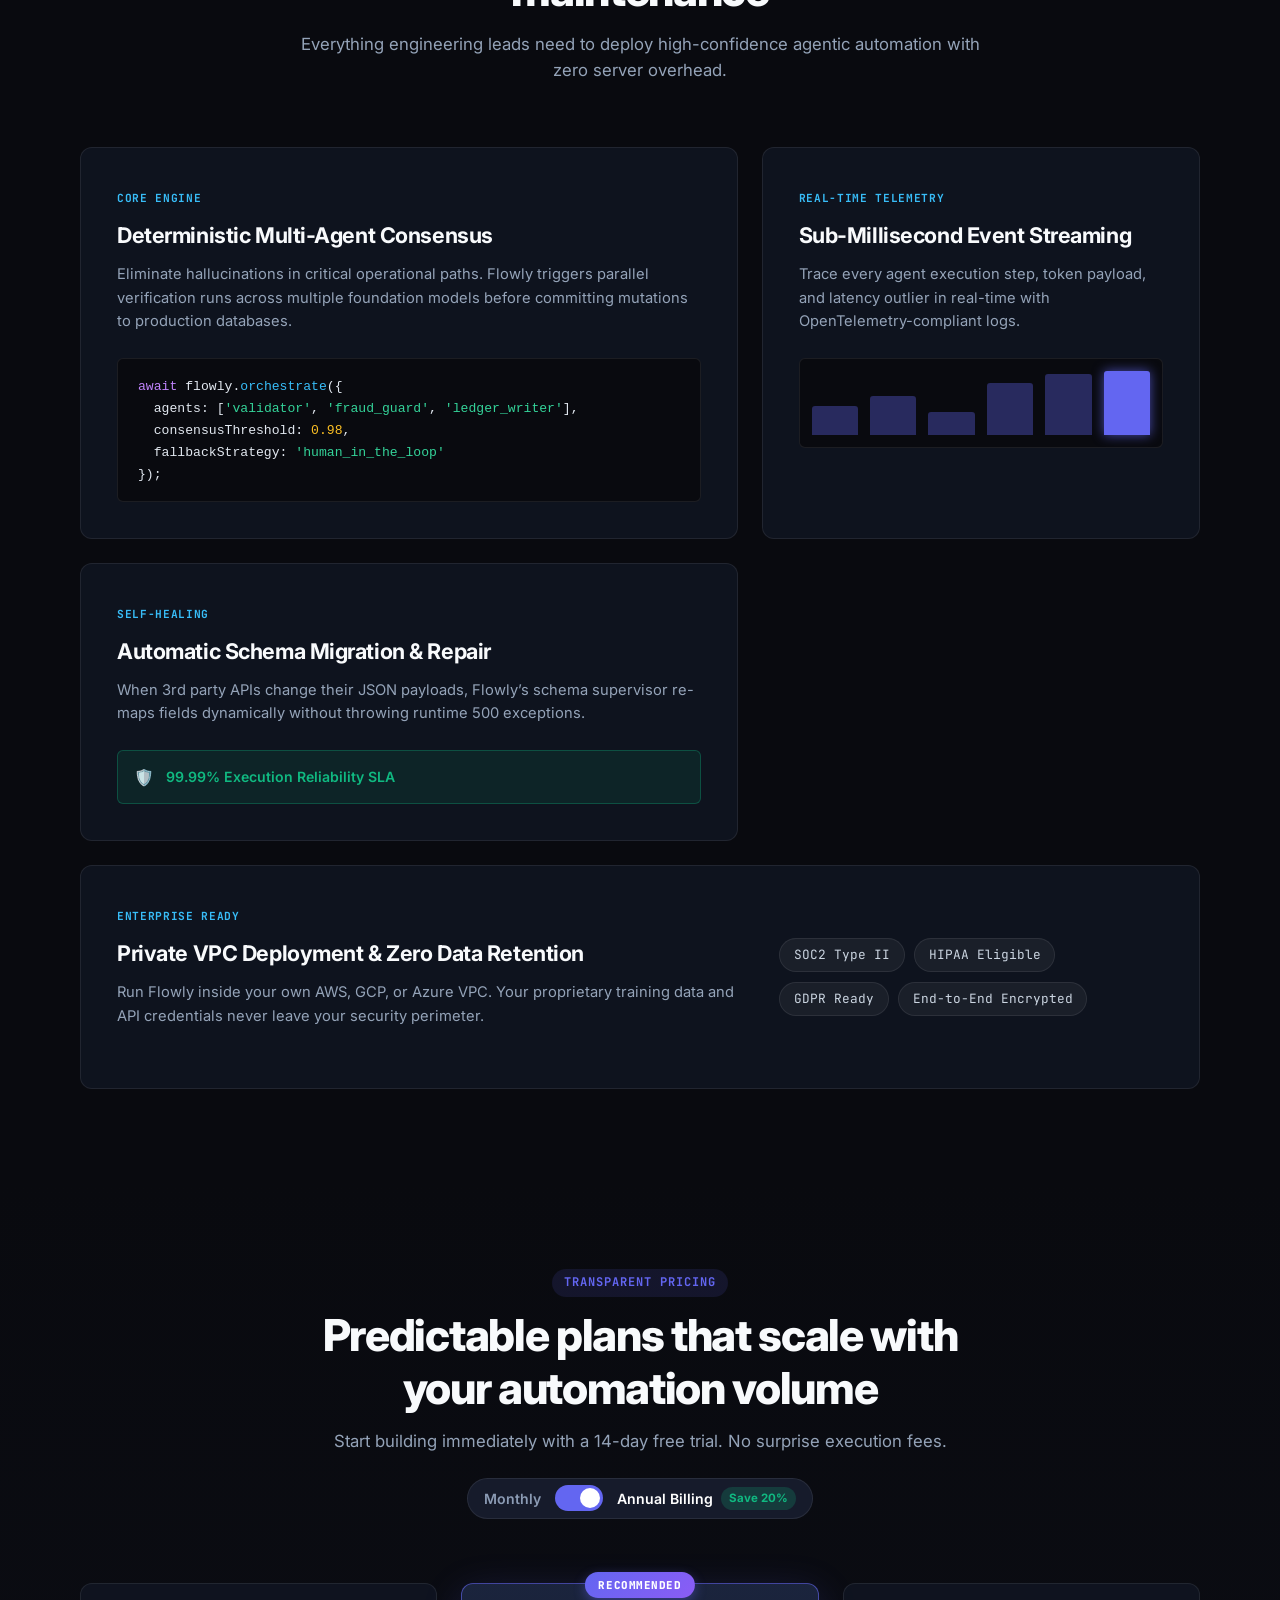
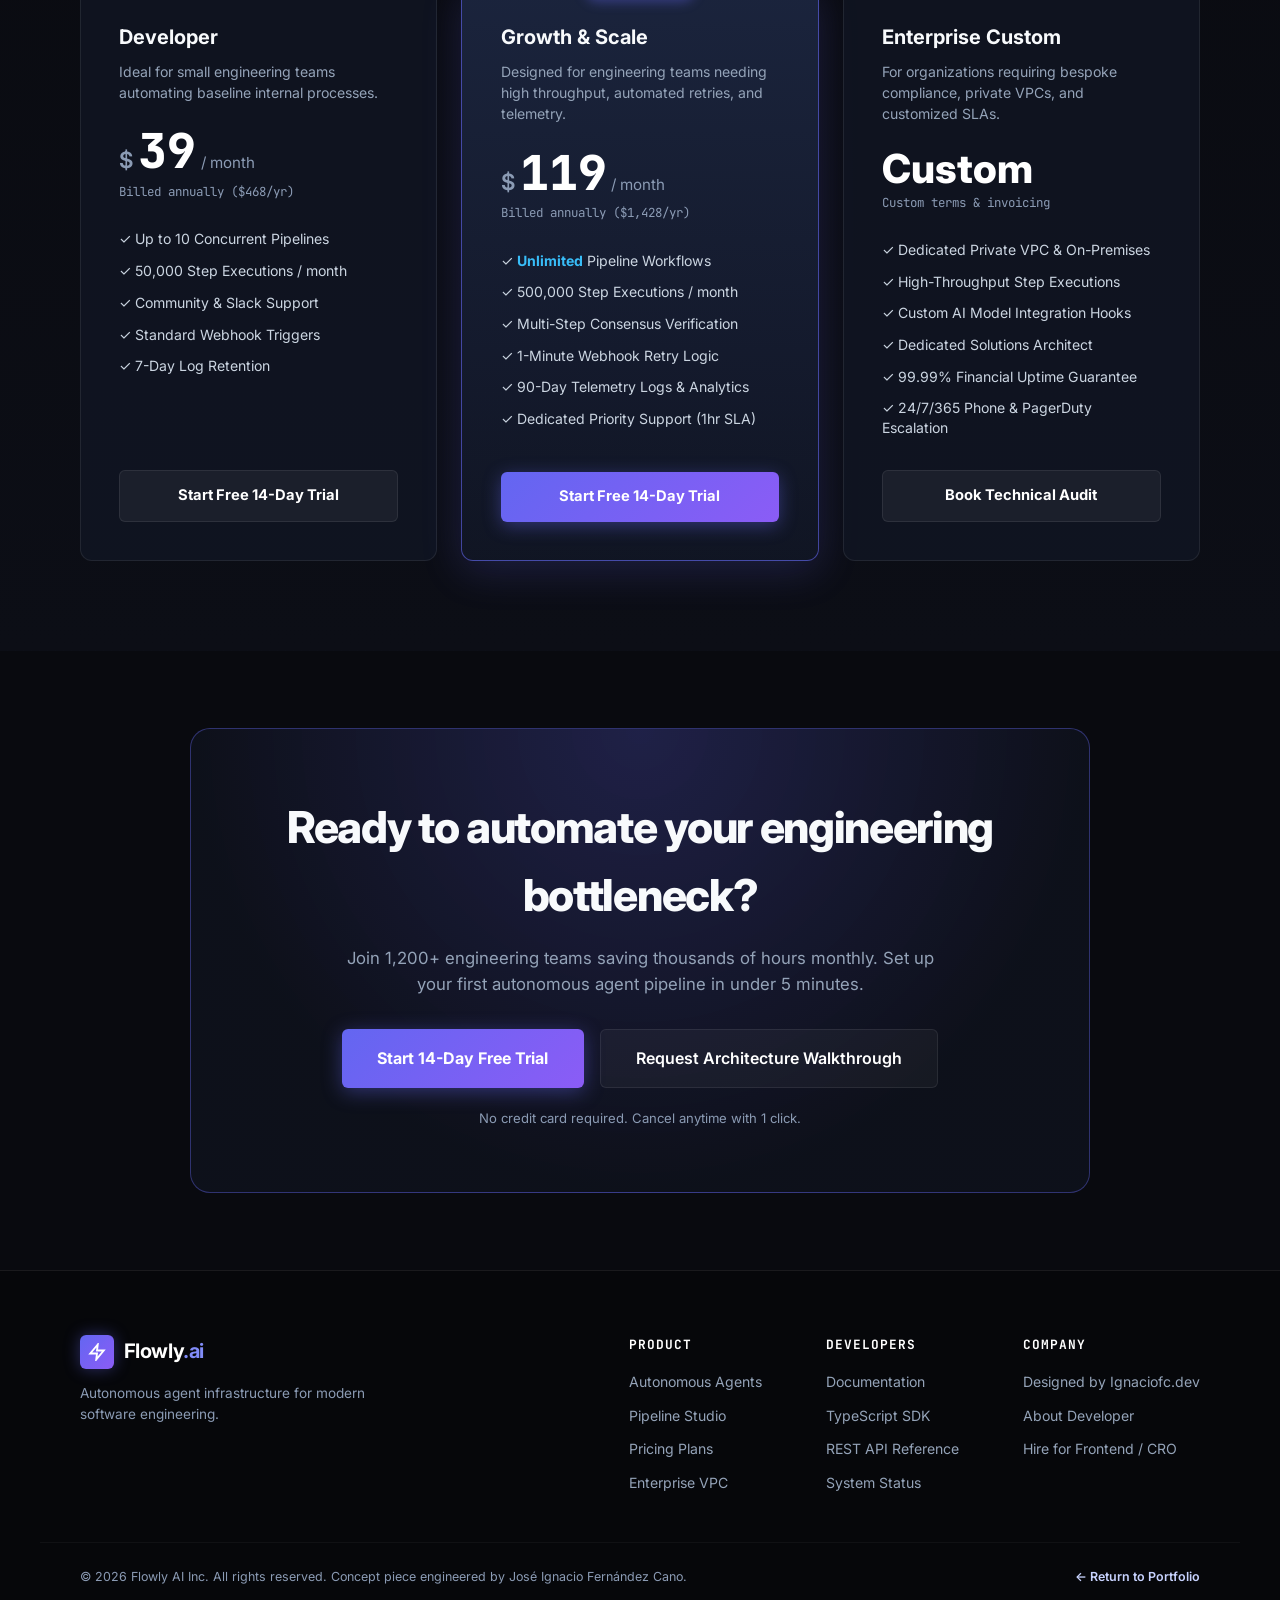
==== commit 1d587e41: "fix(audit): resolve thermos review findings and apply anti-slop code and copywriting hygiene" ====
--- a/flowly/index.html
+++ b/flowly/index.html
@@ -3,8 +3,8 @@
 <head>
   <meta charset="UTF-8">
   <meta name="viewport" content="width=device-width, initial-scale=1.0">
-  <title>Flowly — Autonomous AI Workflow Automation for High-Growth Teams</title>
-  <meta name="description" content="Orchestrate autonomous AI agents, streamline multi-step API pipelines, and reduce engineering cycle times by 68%. B2B SaaS workflow automation engine.">
+  <title>Flowly — Event-Driven Workflow Automation &amp; Pipeline Engine</title>
+  <meta name="description" content="Orchestrate background jobs, resilient API pipelines, and event-driven task workers with visual state sync and zero glue code.">
   <link rel="preconnect" href="https://fonts.googleapis.com">
   <link rel="preconnect" href="https://fonts.gstatic.com" crossorigin>
   <link href="https://fonts.googleapis.com/css2?family=Inter:wght@300;400;500;600;700;800&family=JetBrains+Mono:wght@400;500;600&display=swap" rel="stylesheet">
@@ -36,9 +36,9 @@
 
       <nav class="main-nav" aria-label="Flowly Navigation">
         <a href="#features" class="nav-item">Platform</a>
-        <a href="#pipeline" class="nav-item">Autonomous Agents</a>
+        <a href="#pipeline" class="nav-item">Pipeline Demo</a>
         <a href="#pricing" class="nav-item">Pricing</a>
-        <a href="#testimonials" class="nav-item">Enterprise</a>
+        <a href="#enterprise" class="nav-item">Enterprise</a>
       </nav>
 
       <div class="nav-actions">
@@ -49,36 +49,33 @@
   </header>
 
   <main>
-    <!-- Hero Section -->
-    <section class="hero-section">
+    <section class="hero-section" id="hero">
       <div class="hero-radial-glow" aria-hidden="true"></div>
       
       <div class="container hero-content-center">
-        <!-- Animated Announcement Badge -->
         <div class="announcement-badge">
           <span class="badge-spark">NEW</span>
-          <span class="badge-copy">Flowly Autonomous Engine 3.2 is live with multi-agent consensus</span>
+          <span class="badge-copy">Flowly Engine 3.2 is live with multi-step deterministic pipelines</span>
           <svg width="14" height="14" viewBox="0 0 24 24" fill="none" stroke="currentColor" stroke-width="2"><path d="M5 12h14M12 5l7 7-7 7"/></svg>
         </div>
 
         <h1 class="flowly-hero-title">
-          Orchestrate complex workflows with <br>
-          <span class="gradient-headline">Autonomous AI Agents.</span>
+          Orchestrate resilient backend workflows with <br>
+          <span class="gradient-headline">Visual Pipeline Automation.</span>
         </h1>
 
         <p class="flowly-hero-subtitle">
-          Connect your APIs, databases, and customer channels into self-healing, deterministic agent pipelines. Cut engineering maintenance cycles by 68% without writing brittle glue code.
+          Connect your APIs, databases, and customer webhooks into self-healing, event-driven pipelines. Inspect execution state in real time without writing fragile glue code.
         </p>
 
-        <!-- Dual CTA Group -->
         <div class="hero-actions-container">
           <a href="#pricing" class="btn-flowly-cta">
-            <span>Deploy Free Agent Pipeline</span>
+            <span>Deploy Free Pipeline</span>
             <svg width="18" height="18" viewBox="0 0 24 24" fill="none" stroke="currentColor" stroke-width="2"><polyline points="9 18 15 12 9 6"></polyline></svg>
           </a>
           <a href="#pipeline" class="btn-flowly-outline">
             <svg width="16" height="16" viewBox="0 0 24 24" fill="currentColor"><polygon points="5 3 19 12 5 21 5 3"></polygon></svg>
-            <span>Watch 2-Min Interactive Demo</span>
+            <span>Inspect Live Pipeline</span>
           </a>
         </div>
 
@@ -90,8 +87,7 @@
           <span>✓ SOC2 Type II Certified</span>
         </div>
 
-        <!-- Interactive Hero Product Mockup Preview -->
-        <div class="hero-dashboard-preview">
+        <div class="hero-dashboard-preview" id="pipeline">
           <div class="mockup-chrome">
             <div class="chrome-dots">
               <span class="dot dot-red"></span>
@@ -264,7 +260,7 @@
           </div>
 
           <!-- Bento Item 4: Large Horizontal Box -->
-          <div class="bento-cell bento-full-width">
+          <div class="bento-cell bento-full-width" id="enterprise">
             <div class="cell-flex">
               <div>
                 <div class="bento-badge">Enterprise Ready</div>
@@ -309,9 +305,8 @@
 
         <div class="pricing-cards-grid">
           
-          <!-- Tier 1: Starter -->
           <div class="pricing-card">
-            <div class="card-tier-name">Developer</div>
+            <h3 class="card-tier-name">Developer</h3>
             <p class="tier-desc">Ideal for small engineering teams automating baseline internal processes.</p>
             <div class="price-display">
               <span class="currency">$</span>
@@ -321,7 +316,7 @@
             <span class="billed-note" data-monthly="Billed monthly" data-annual="Billed annually ($468/yr)">Billed annually ($468/yr)</span>
 
             <ul class="tier-features">
-              <li>✓ Up to 10 Concurrent AI Agents</li>
+              <li>✓ Up to 10 Concurrent Pipelines</li>
               <li>✓ 50,000 Step Executions / month</li>
               <li>✓ Community &amp; Slack Support</li>
               <li>✓ Standard Webhook Triggers</li>
@@ -331,11 +326,10 @@
             <a href="#hero" class="btn-tier btn-tier-ghost">Start Free 14-Day Trial</a>
           </div>
 
-          <!-- Tier 2: Pro (Highlighted) -->
           <div class="pricing-card featured-card">
-            <div class="popular-ribbon">MOST POPULAR • HIGH CONVERSION</div>
-            <div class="card-tier-name">Growth &amp; Scale</div>
-            <p class="tier-desc">Designed for high-growth tech startups needing high throughput and multi-agent consensus.</p>
+            <div class="popular-ribbon">RECOMMENDED</div>
+            <h3 class="card-tier-name">Growth &amp; Scale</h3>
+            <p class="tier-desc">Designed for engineering teams needing high throughput, automated retries, and telemetry.</p>
             <div class="price-display">
               <span class="currency">$</span>
               <span class="amount" data-monthly="149" data-annual="119">119</span>
@@ -344,9 +338,9 @@
             <span class="billed-note" data-monthly="Billed monthly" data-annual="Billed annually ($1,428/yr)">Billed annually ($1,428/yr)</span>
 
             <ul class="tier-features">
-              <li>✓ <strong>Unlimited</strong> AI Autonomous Agents</li>
+              <li>✓ <strong>Unlimited</strong> Pipeline Workflows</li>
               <li>✓ 500,000 Step Executions / month</li>
-              <li>✓ Multi-Agent Consensus Verification</li>
+              <li>✓ Multi-Step Consensus Verification</li>
               <li>✓ 1-Minute Webhook Retry Logic</li>
               <li>✓ 90-Day Telemetry Logs &amp; Analytics</li>
               <li>✓ Dedicated Priority Support (1hr SLA)</li>
@@ -355,10 +349,9 @@
             <a href="#hero" class="btn-tier btn-tier-highlighted">Start Free 14-Day Trial</a>
           </div>
 
-          <!-- Tier 3: Enterprise -->
           <div class="pricing-card">
-            <div class="card-tier-name">Enterprise Custom</div>
-            <p class="tier-desc">For large organizations requiring bespoke compliance, private VPCs, and customized SLAs.</p>
+            <h3 class="card-tier-name">Enterprise Custom</h3>
+            <p class="tier-desc">For organizations requiring bespoke compliance, private VPCs, and customized SLAs.</p>
             <div class="price-display">
               <span class="amount-custom">Custom</span>
             </div>
@@ -366,8 +359,8 @@
 
             <ul class="tier-features">
               <li>✓ Dedicated Private VPC &amp; On-Premises</li>
-              <li>✓ Custom Millions of Step Executions</li>
-              <li>✓ Custom AI Model Fine-Tuning Hooks</li>
+              <li>✓ High-Throughput Step Executions</li>
+              <li>✓ Custom AI Model Integration Hooks</li>
               <li>✓ Dedicated Solutions Architect</li>
               <li>✓ 99.99% Financial Uptime Guarantee</li>
               <li>✓ 24/7/365 Phone &amp; PagerDuty Escalation</li>
@@ -441,7 +434,6 @@
     </div>
   </footer>
 
-  <!-- Vanilla JS for Interactive Pricing Toggle -->
   <script>
     document.addEventListener('DOMContentLoaded', () => {
       const toggleBtn = document.getElementById('billingToggle');
@@ -450,37 +442,22 @@
       const priceAmounts = document.querySelectorAll('.amount');
       const billedNotes = document.querySelectorAll('.billed-note[data-monthly]');
 
-      let isAnnual = true; // Default to Annual for CRO higher perceived value & savings
+      let isAnnual = true;
 
       function updatePricing() {
         if (!toggleBtn) return;
-        if (isAnnual) {
-          toggleBtn.classList.remove('monthly-active');
-          toggleBtn.setAttribute('aria-pressed', 'true');
-          annualLabel.classList.add('active');
-          monthlyLabel.classList.remove('active');
-
-          priceAmounts.forEach(el => {
-            el.textContent = el.getAttribute('data-annual');
-          });
-
-          billedNotes.forEach(el => {
-            el.textContent = el.getAttribute('data-annual');
-          });
-        } else {
-          toggleBtn.classList.add('monthly-active');
-          toggleBtn.setAttribute('aria-pressed', 'false');
-          monthlyLabel.classList.add('active');
-          annualLabel.classList.remove('active');
-
-          priceAmounts.forEach(el => {
-            el.textContent = el.getAttribute('data-monthly');
-          });
-
-          billedNotes.forEach(el => {
-            el.textContent = el.getAttribute('data-monthly');
-          });
-        }
+        const mode = isAnnual ? 'annual' : 'monthly';
+        toggleBtn.classList.toggle('monthly-active', !isAnnual);
+        toggleBtn.setAttribute('aria-pressed', String(isAnnual));
+        annualLabel.classList.toggle('active', isAnnual);
+        monthlyLabel.classList.toggle('active', !isAnnual);
+
+        priceAmounts.forEach(el => {
+          el.textContent = el.getAttribute('data-' + mode);
+        });
+        billedNotes.forEach(el => {
+          el.textContent = el.getAttribute('data-' + mode);
+        });
       }
 
       if (toggleBtn) {
--- a/flowly/style.css
+++ b/flowly/style.css
@@ -1,10 +1,4 @@
-/* ==========================================================================
-   FLOWLY - B2B SAAS AI WORKFLOW AUTOMATION STYLESHEET
-   Dark Mode Modern Tech Stack (Zinc / Slate / Indigo & Violet)
-   ========================================================================== */
-
 :root {
-  /* Dark Mode Palette */
   --fl-bg-base: #090a0f;
   --fl-bg-surface: #0f121d;
   --fl-bg-elevated: #161b2b;
@@ -23,11 +17,9 @@
   --fl-accent-cyan: #06b6d4;
   --fl-accent-emerald: #10b981;
 
-  /* Typography */
   --fl-font-sans: 'Inter', -apple-system, BlinkMacSystemFont, "Segoe UI", Roboto, sans-serif;
   --fl-font-mono: 'JetBrains Mono', monospace;
 
-  /* Sizing & Radius */
   --fl-radius-sm: 6px;
   --fl-radius-md: 12px;
   --fl-radius-lg: 20px;
@@ -35,6 +27,11 @@
   --fl-max-width: 1200px;
 
   --fl-transition: all 0.22s cubic-bezier(0.16, 1, 0.3, 1);
+}
+
+:focus-visible {
+  outline: 2px solid var(--fl-accent-indigo);
+  outline-offset: 3px;
 }
 
 *, *::before, *::after {
@@ -828,7 +825,7 @@
 
 .pricing-cards-grid {
   display: grid;
-  grid-template-columns: repeat(auto-fit, minmax(290px, 1fr));
+  grid-template-columns: repeat(auto-fit, minmax(min(100%, 280px), 1fr));
   gap: 1.5rem;
   align-items: stretch;
 }
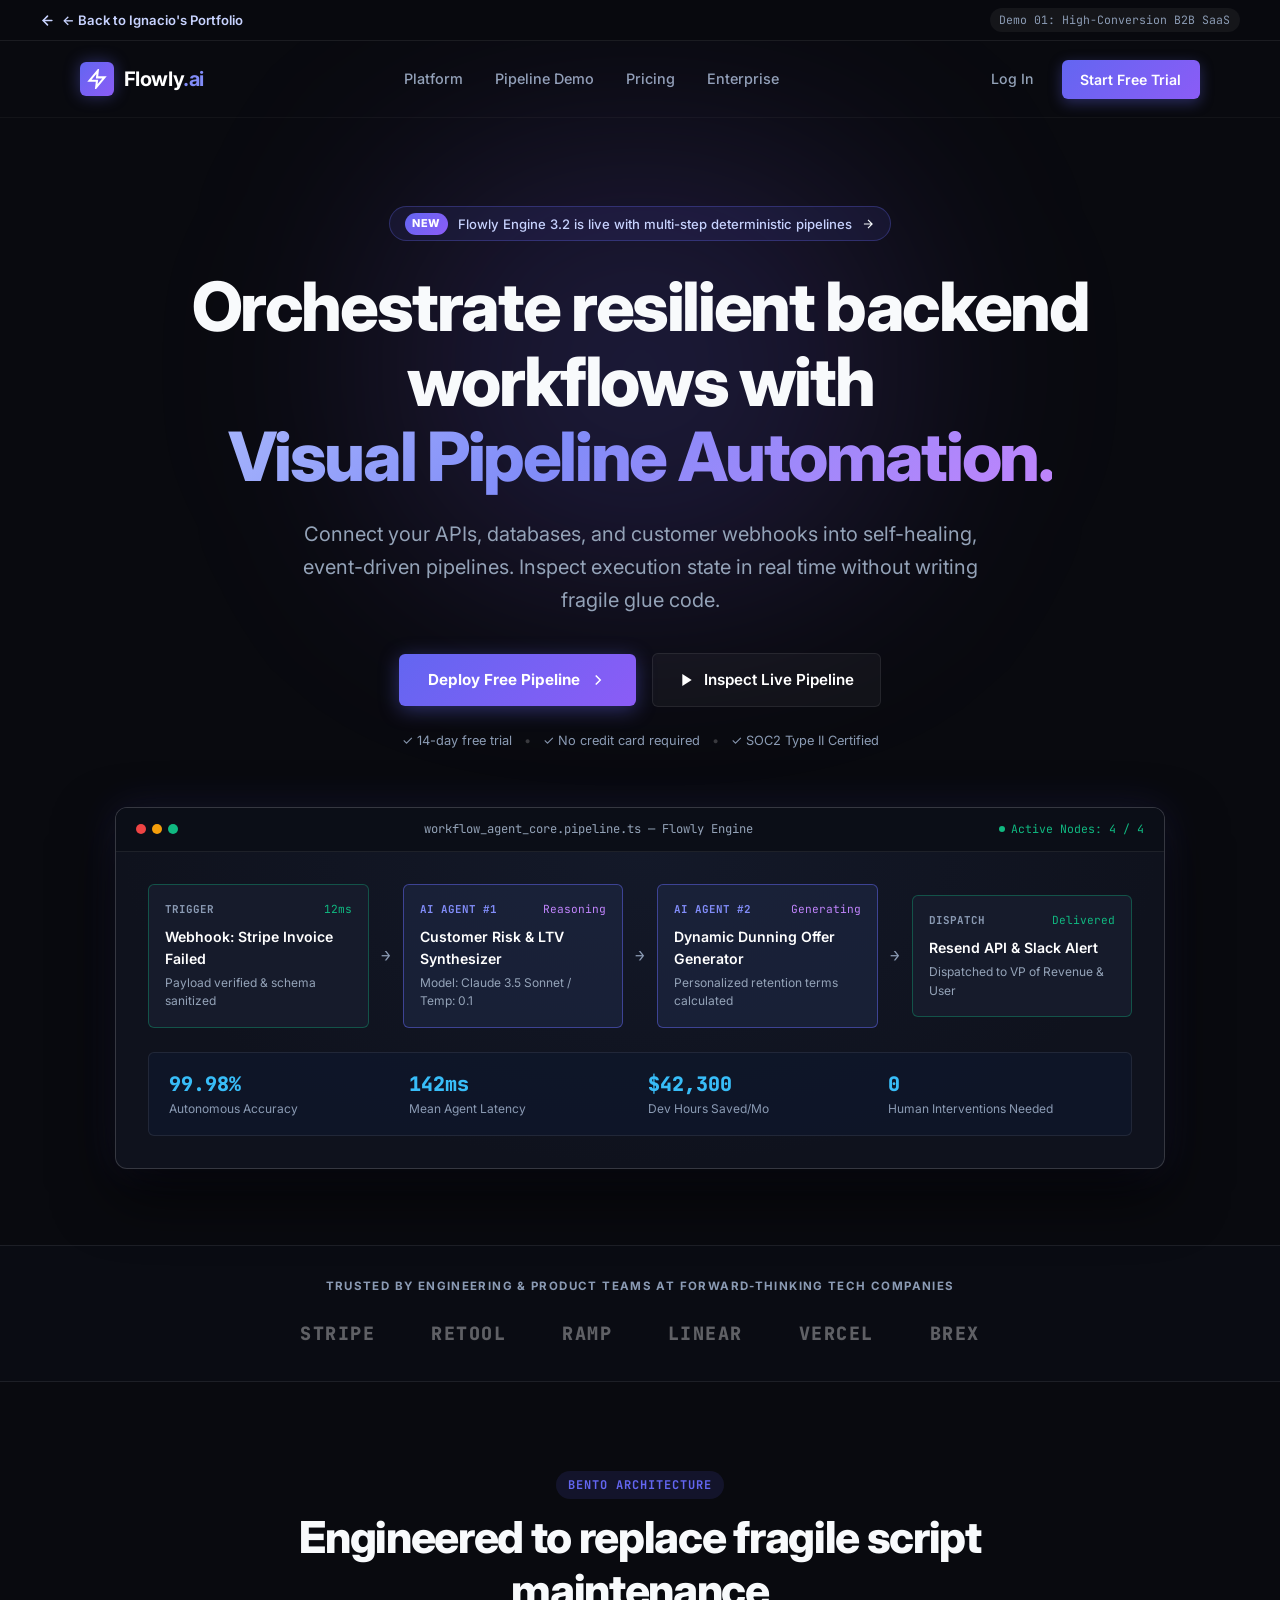
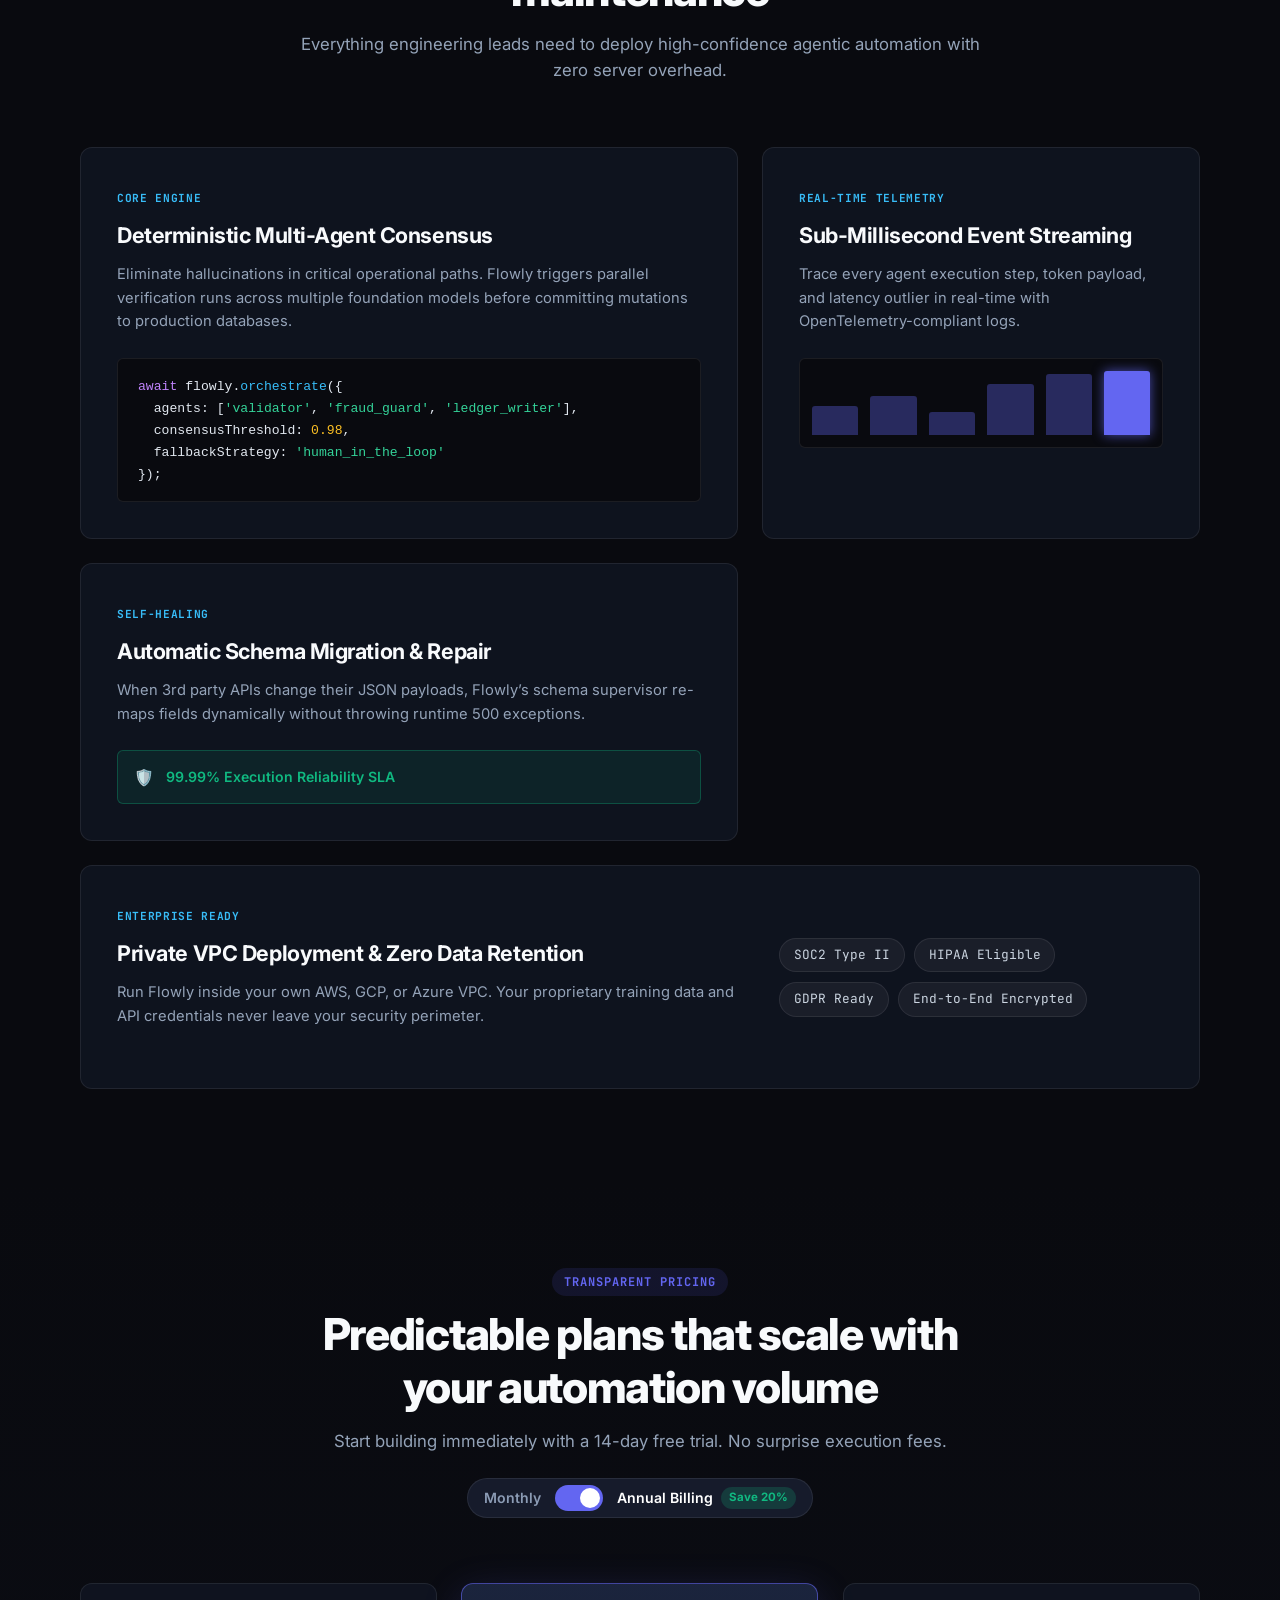
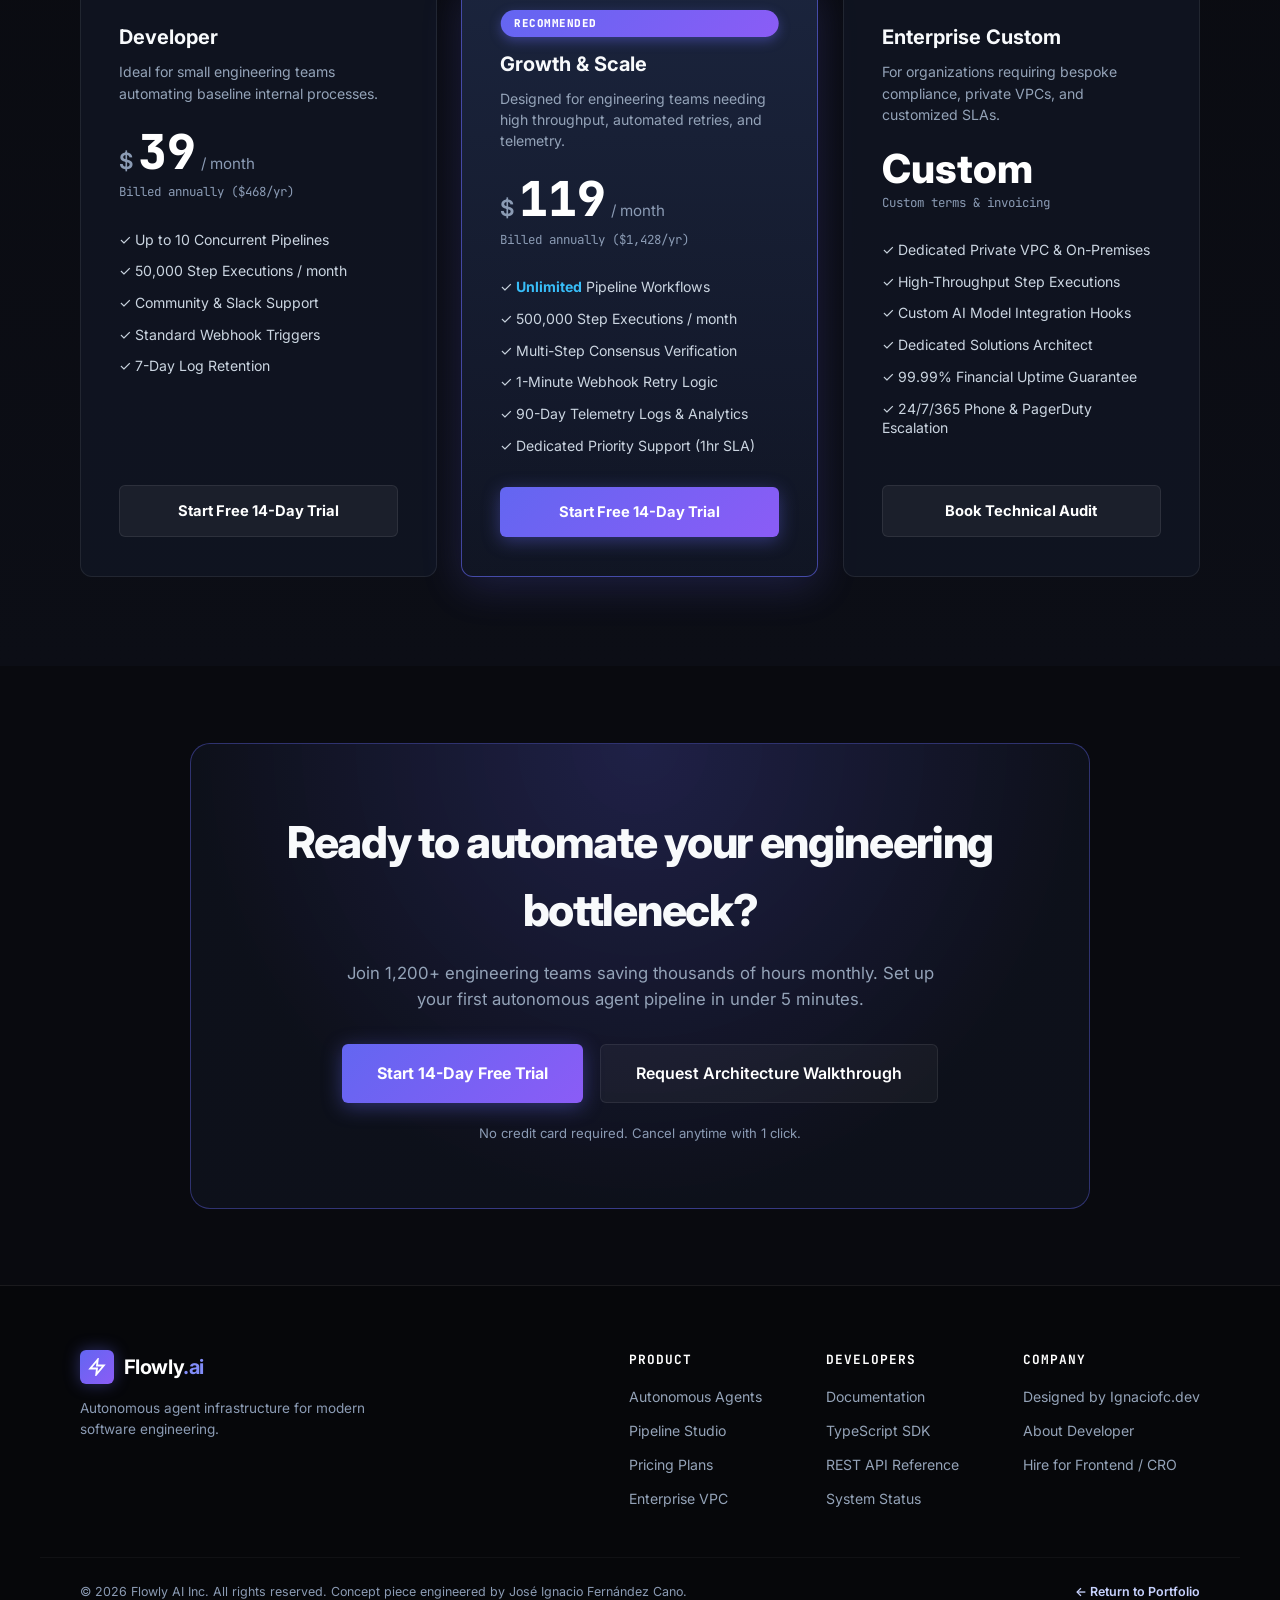
==== commit 0b04164f: "fix(audit): real form submission, match selectors, and polish demo interactions" ====
--- a/flowly/index.html
+++ b/flowly/index.html
@@ -10,6 +10,13 @@
   <link href="https://fonts.googleapis.com/css2?family=Inter:wght@300;400;500;600;700;800&family=JetBrains+Mono:wght@400;500;600&display=swap" rel="stylesheet">
   <link rel="stylesheet" href="./style.css">
   <link rel="icon" href="data:image/svg+xml,<svg xmlns=%22http://www.w3.org/2000/svg%22 viewBox=%220 0 100 100%22><text y=%22.9em%22 font-size=%2290%22>⚡</text></svg>">
+
+  <script>
+    window.va = window.va || function () { (window.vaq = window.vaq || []).push(arguments); };
+    window.si = window.si || function () { (window.siq = window.siq || []).push(arguments); };
+  </script>
+  <script defer src="/_vercel/insights/script.js"></script>
+  <script defer src="/_vercel/speed-insights/script.js"></script>
 </head>
 <body class="flowly-body">
 
@@ -480,6 +487,63 @@
           updatePricing();
         });
       }
+
+      // Ponytail: Scroll Reveal with IntersectionObserver
+      const revealTargets = [
+        '.section-title-wrap',
+        '.bento-cell',
+        '.pricing-card',
+        '.final-cta-card',
+        '.hero-dashboard-preview'
+      ];
+      const revealEls = document.querySelectorAll(revealTargets.join(','));
+      if ('IntersectionObserver' in window) {
+        const observer = new IntersectionObserver((entries, obs) => {
+          entries.forEach(entry => {
+            if (entry.isIntersecting) {
+              entry.target.classList.add('is-visible');
+              obs.unobserve(entry.target);
+            }
+          });
+        }, { threshold: 0.12, rootMargin: '0px 0px -50px 0px' });
+
+        revealEls.forEach(el => {
+          el.classList.add('reveal-item');
+          observer.observe(el);
+        });
+
+        document.querySelectorAll('.bento-box-grid .bento-cell').forEach((cell, i) => {
+          cell.style.setProperty('--reveal-delay', `${(i % 3) * 90}ms`);
+        });
+        document.querySelectorAll('.pricing-cards-grid .pricing-card').forEach((card, i) => {
+          card.style.setProperty('--reveal-delay', `${i * 110}ms`);
+        });
+      }
+
+      // Ponytail: MicroKit Magnetic Buttons & Card Cursor Spotlight
+      if (window.matchMedia('(pointer: fine)').matches) {
+        document.querySelectorAll('.bento-cell, .pricing-card, .final-cta-card').forEach(card => {
+          card.addEventListener('pointermove', e => {
+            const rect = card.getBoundingClientRect();
+            card.style.setProperty('--spot-x', `${e.clientX - rect.left}px`);
+            card.style.setProperty('--spot-y', `${e.clientY - rect.top}px`);
+          });
+        });
+
+        document.querySelectorAll('.btn-flowly-cta, .btn-flowly-outline, .btn-tier, .btn-flowly-primary').forEach(btn => {
+          btn.addEventListener('pointermove', e => {
+            const rect = btn.getBoundingClientRect();
+            const dx = (e.clientX - (rect.left + rect.width / 2)) * 0.14;
+            const dy = (e.clientY - (rect.top + rect.height / 2)) * 0.18;
+            btn.style.setProperty('--mag-x', `${dx.toFixed(1)}px`);
+            btn.style.setProperty('--mag-y', `${dy.toFixed(1)}px`);
+          });
+          btn.addEventListener('pointerleave', () => {
+            btn.style.setProperty('--mag-x', '0px');
+            btn.style.setProperty('--mag-y', '0px');
+          });
+        });
+      }
     });
   </script>
 </body>
--- a/flowly/style.css
+++ b/flowly/style.css
@@ -1114,3 +1114,110 @@
 .return-link:hover {
   color: #fff;
 }
+
+/* --- Ponytail: Scroll Reveal & Micro-Interactions --- */
+.reveal-item {
+  opacity: 0;
+  transform: translateY(38px);
+  transition: opacity 0.7s cubic-bezier(0.16, 1, 0.3, 1), transform 0.7s cubic-bezier(0.16, 1, 0.3, 1);
+  transition-delay: var(--reveal-delay, 0ms);
+  will-change: opacity, transform;
+}
+
+.reveal-item.is-visible {
+  opacity: 1;
+  transform: translateY(0);
+}
+
+.btn-flowly-cta,
+.btn-flowly-outline,
+.btn-tier,
+.btn-flowly-primary {
+  position: relative;
+  overflow: hidden;
+  transform: translate3d(var(--mag-x, 0px), var(--mag-y, 0px), 0);
+  transition:
+    transform 0.24s cubic-bezier(0.16, 1, 0.3, 1),
+    background-color 0.22s ease,
+    border-color 0.22s ease,
+    box-shadow 0.24s ease;
+  will-change: transform;
+}
+
+.btn-flowly-cta::before,
+.btn-flowly-outline::before,
+.btn-tier::before {
+  content: '';
+  position: absolute;
+  top: 0;
+  left: -100%;
+  width: 60%;
+  height: 100%;
+  background: linear-gradient(
+    110deg,
+    transparent 0%,
+    rgba(255, 255, 255, 0.18) 50%,
+    transparent 100%
+  );
+  transform: skewX(-20deg);
+  transition: left 0.55s cubic-bezier(0.16, 1, 0.3, 1);
+  pointer-events: none;
+}
+
+.btn-flowly-cta:hover::before,
+.btn-flowly-outline:hover::before,
+.btn-tier:hover::before {
+  left: 140%;
+}
+
+.btn-flowly-cta:active,
+.btn-flowly-outline:active,
+.btn-tier:active {
+  transform: scale(0.97);
+}
+
+.bento-cell,
+.pricing-card,
+.final-cta-card {
+  position: relative;
+  overflow: hidden;
+}
+
+.bento-cell::after,
+.pricing-card::after,
+.final-cta-card::after {
+  content: '';
+  position: absolute;
+  inset: 0;
+  border-radius: inherit;
+  background: radial-gradient(
+    420px circle at var(--spot-x, 50%) var(--spot-y, 50%),
+    rgba(99, 102, 241, 0.12),
+    transparent 65%
+  );
+  opacity: 0;
+  transition: opacity 0.35s ease;
+  pointer-events: none;
+  z-index: 0;
+}
+
+.bento-cell:hover::after,
+.pricing-card:hover::after,
+.final-cta-card:hover::after {
+  opacity: 1;
+}
+
+.bento-cell > *,
+.pricing-card > *,
+.final-cta-card > * {
+  position: relative;
+  z-index: 1;
+}
+
+@media (prefers-reduced-motion: reduce) {
+  .reveal-item {
+    opacity: 1 !important;
+    transform: none !important;
+    transition: none !important;
+  }
+}
